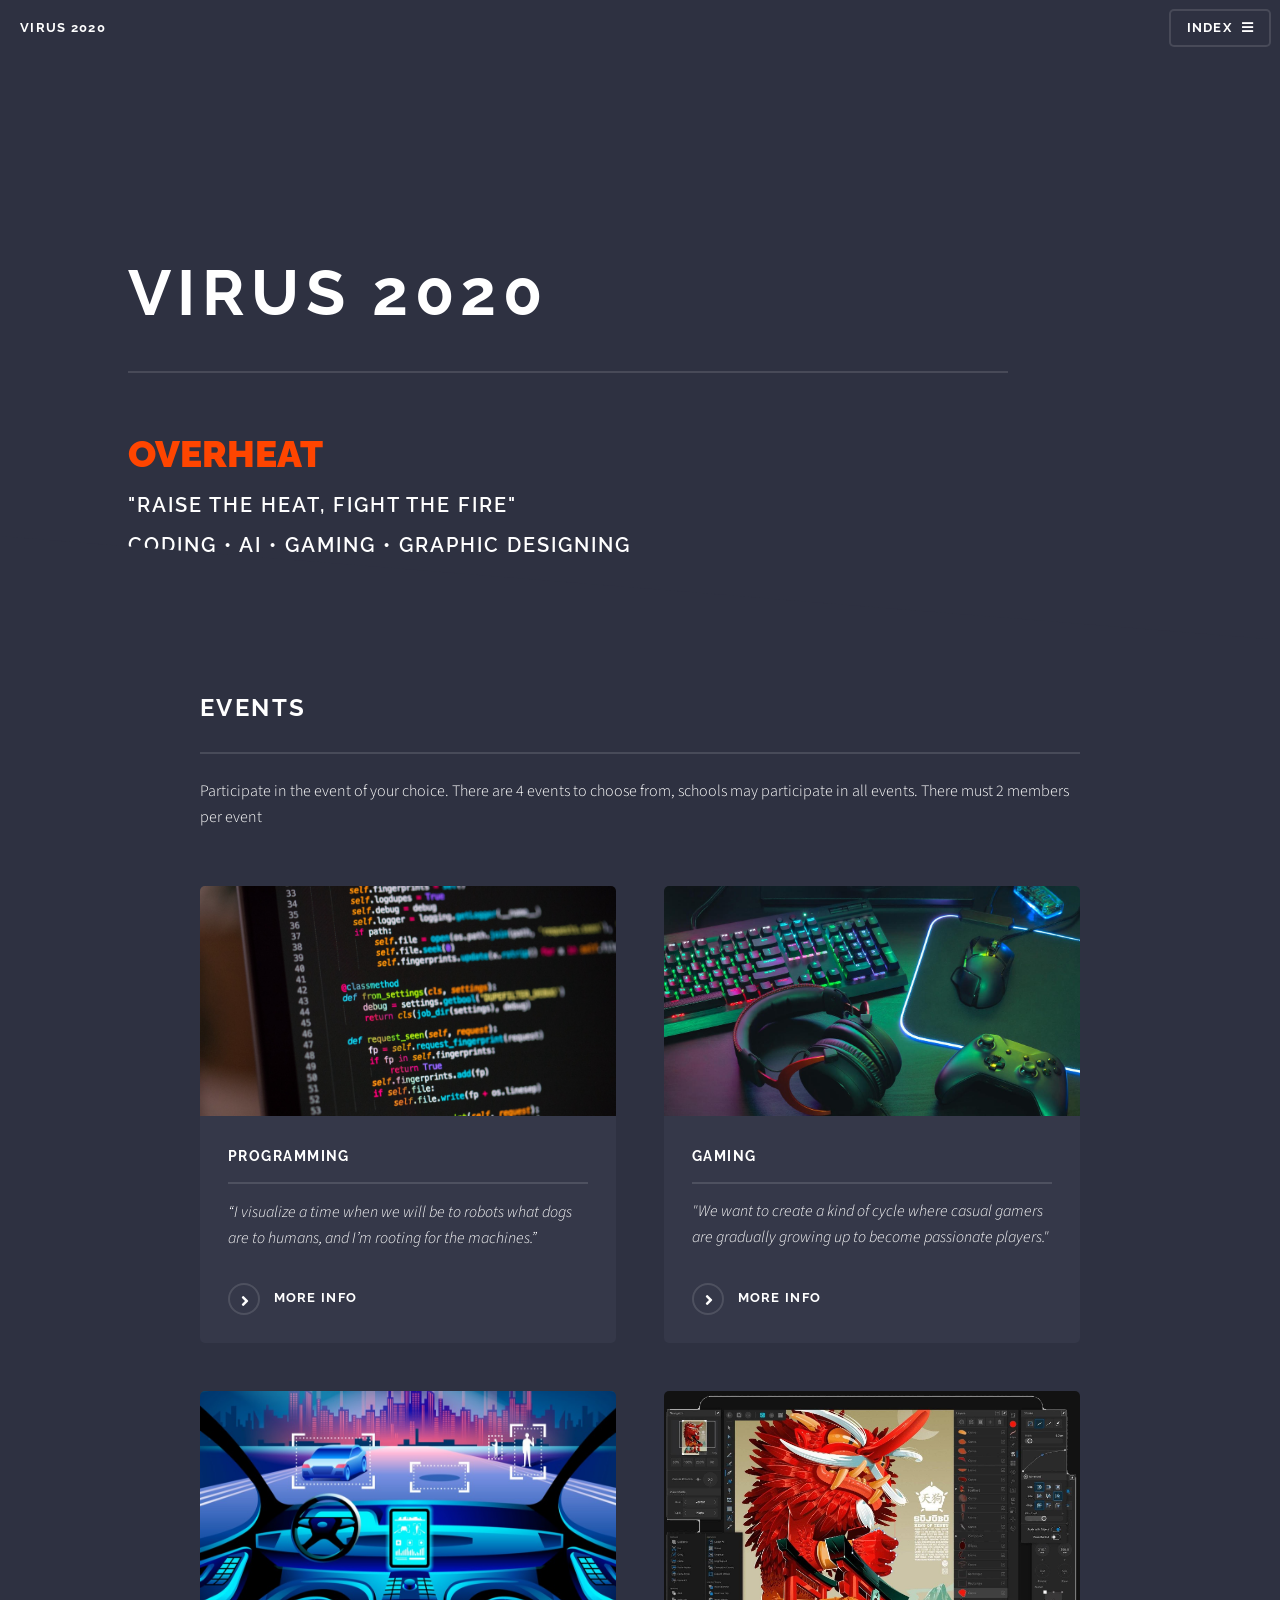
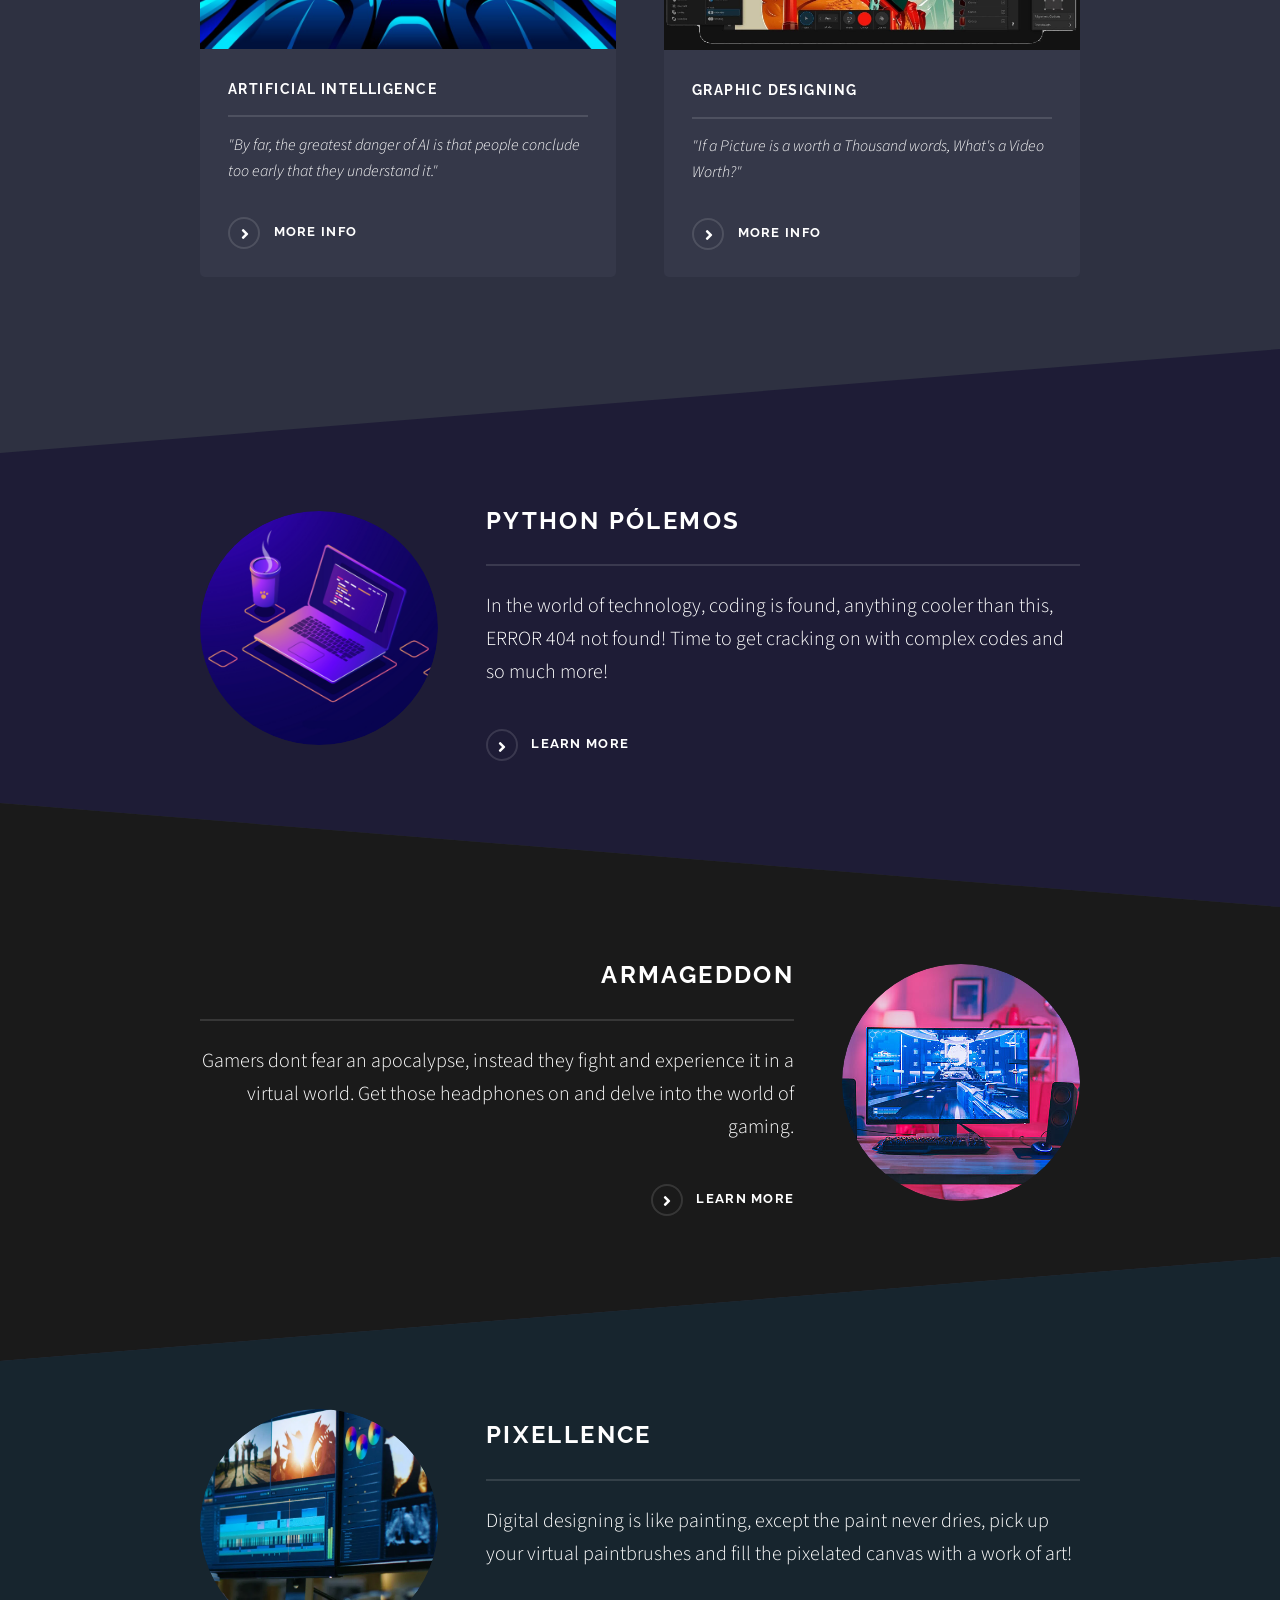
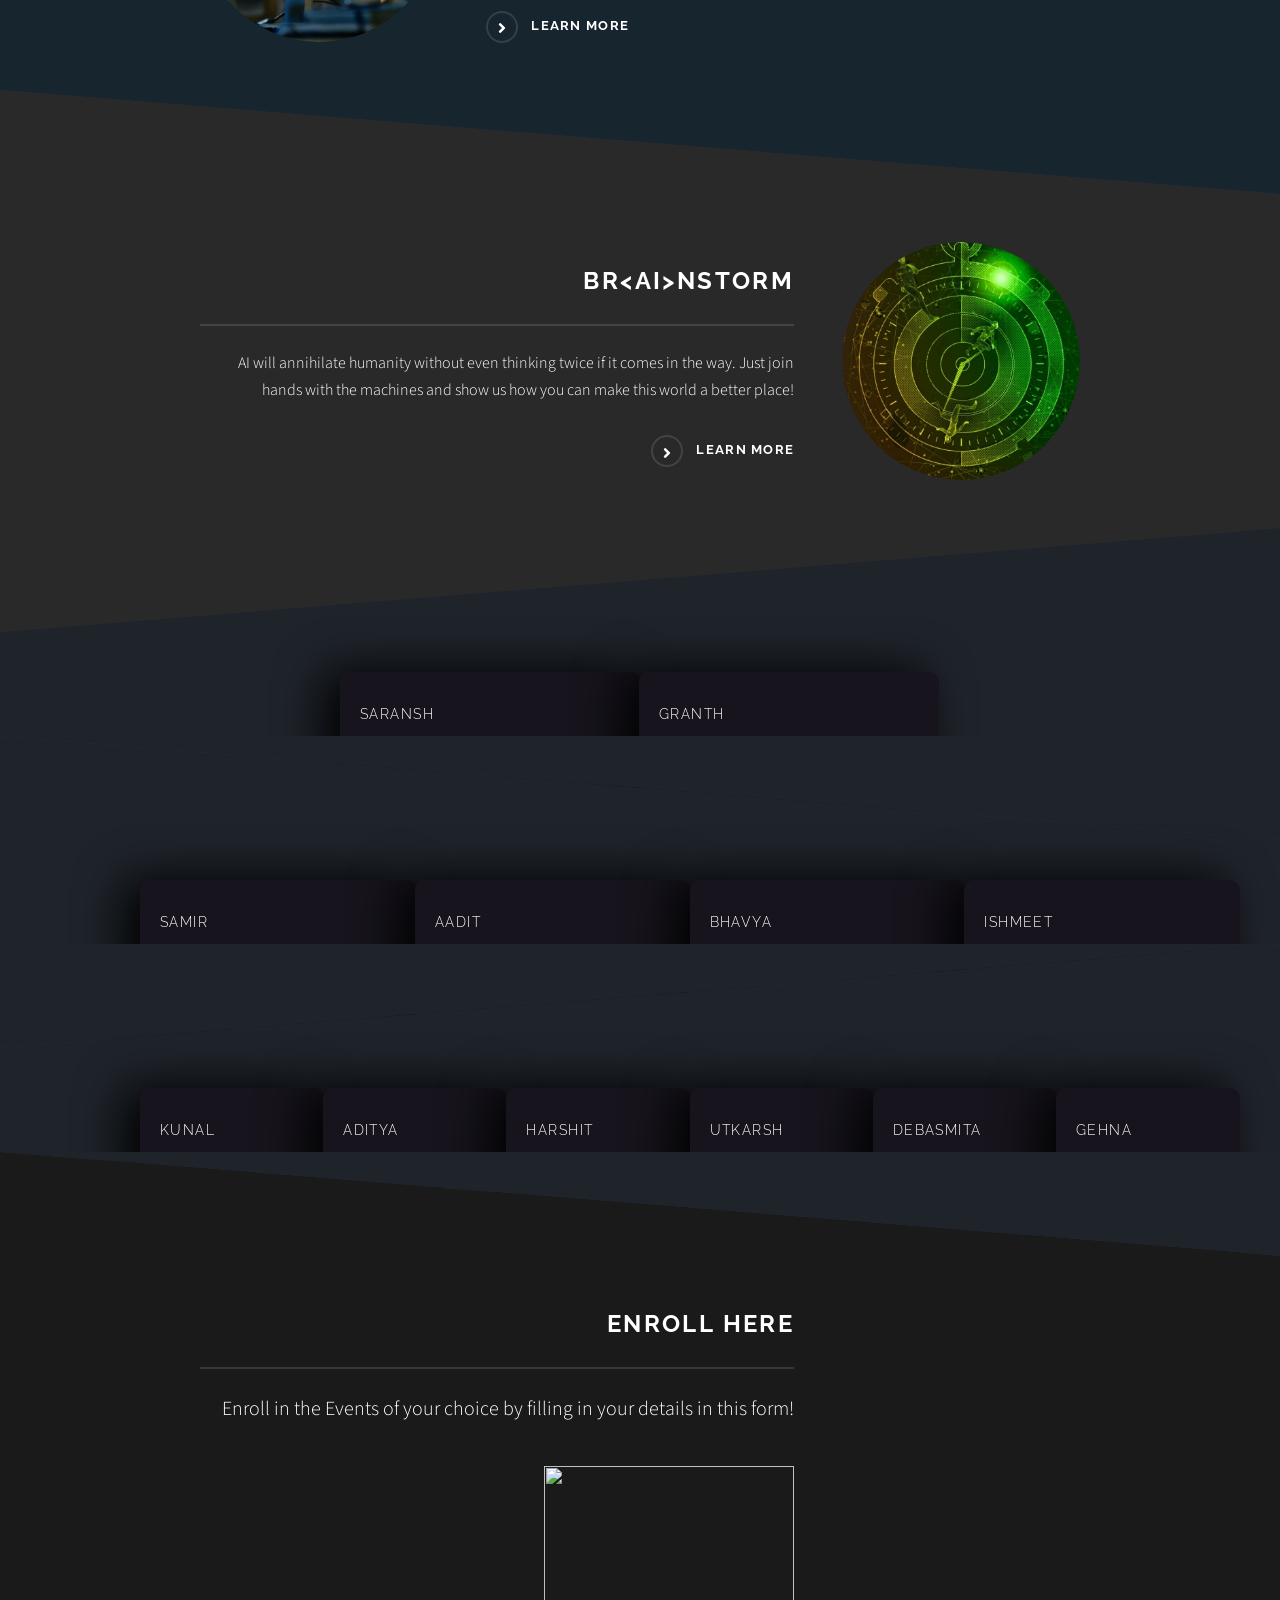
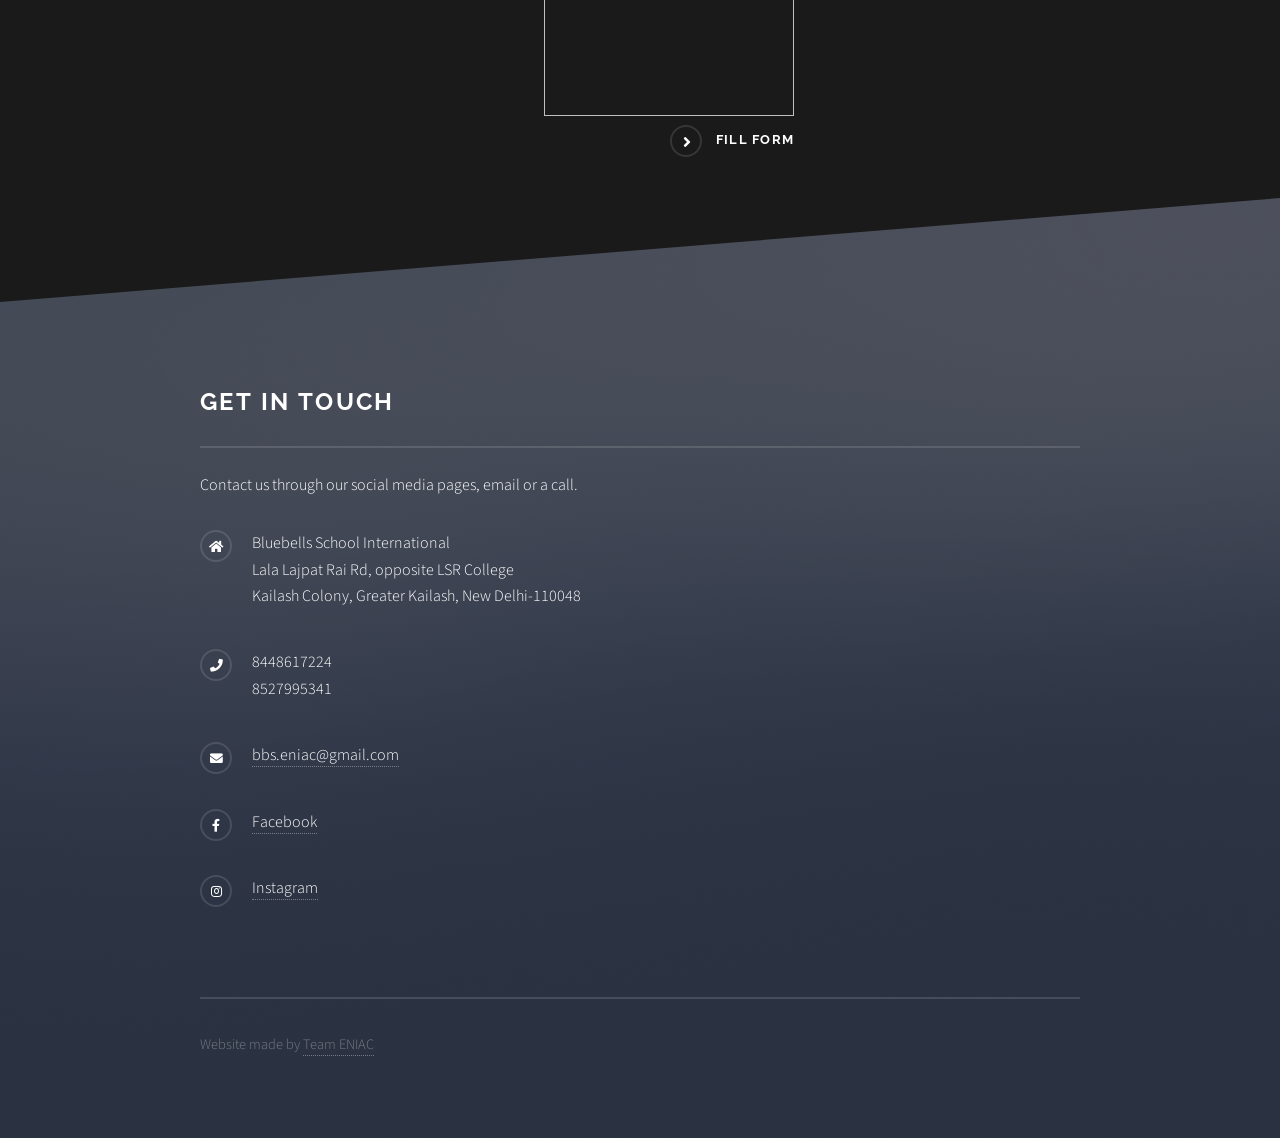
==== index.html @ 20bcbbda "Add files via upload" ====
<!DOCTYPE HTML>
<!--
	Solid State by HTML5 UP
	html5up.net | @ajlkn
	Free for personal and commercial use under the CCA 3.0 license (html5up.net/license)
-->
<html>
	<head>
		<title>VIRUS 2020</title>
		<meta charset="utf-8" />
		<meta name="viewport" content="width=device-width, initial-scale=1, user-scalable=no" />
		<link rel="stylesheet" href="assets/css/main.css" />
		<noscript><link rel="stylesheet" href="assets/css/noscript.css" /></noscript>
	</head>
	<body class="is-preload">

		<!-- Page Wrapper -->
			<div id="page-wrapper">

				<!-- Header -->
					<header id="header" class="alt">
						<h1><a href="index.html">VIRUS 2020</a></h1>
						<nav>
							<a href="#menu">INDEX</a>
						</nav>
					</header>

				<!-- Menu -->
					<nav id="menu">
						<div class="inner">
							<h2>Index</h2>
							<ul class="links">
								<li><a href="programming/index.html">PYTHON PÓLEMOS</a></li>
								<li><a href="gaming/index.html">ARMAGEDDON</a></li>
								<li><a href="graphic/index.html">PIXELLENCE</a></li>
								<li><a href="ai/index.html">BR&ltAI&gtnSTROM</a></li>
							</ul>
							<a href="#" class="close">Close</a>
						</div>
					</nav>

				<!-- Banner -->
				<!-- <img href class="eniac-logo" src="https://cdn.discordapp.com/attachments/763767615042224149/766710054661259294/New_Project_8.png">  -->
					<section id="banner">
						
						<div class="inner">
							<!-- 	 -->
							<!-- <img class="eniac-logo" src="https://cdn.discordapp.com/attachments/738639853117505568/766702059784765500/Logo.png"> -->								
							<h2>Virus 2020</h2>
							<span>OVERHEAT</span>
							<p><b>"Raise the heat, fight the fire"</b><br>Coding • AI • Gaming • Graphic Designing</p>
						</div>
						
					</section>

				<!-- Wrapper -->
					<section id="wrapper">
						<!-- Four -->
						<section id="four" class="wrapper alt style1">
							<div class="inner">
								<h2 class="major">Events</h2>
								<p>Participate in the event of your choice. There are 4 events to choose from, schools may participate in all events. There must 2 members per event</p>
								<section class="features">
									<article>
										<a href="#" class="image"><img src="images/pic04.jpg" alt="" /></a>
										<h3 class="major">programming</h3>
										<p><i>“I visualize a time when we will be to robots what dogs are to humans, and I’m rooting for the machines.”</i></p>
										<a href="#one" class="special">More info</a>
									</article>
									<article>
										<a href="#" class="image"><img src="images/pic05.jpg" alt="" /></a>
										<h3 class="major">gaming</h3>
										<p><i>"We want to create a kind of cycle where casual gamers are gradually growing up to become passionate players."</i></p>
										<a href="#two" class="special">More info</a>
									</article>
									<article>
										<a href="#" class="image"><img src="images/pic06.jpg" alt="" /></a>
										<h3 class="major">Artificial Intelligence</h3>
										<p><i>"By far, the greatest danger of AI is that people conclude too early that they understand it."</i></p>
										<a href="#four1" class="special">More info</a>
									</article>
									<article>
										<a href="#" class="image"><img src="images/pic07.jpg" alt="" /></a>
										<h3 class="major">Graphic Designing</h3>
										<p><i>"If a Picture is a worth a Thousand words, What's a Video Worth?"</i></p>
										<a href="#three" class="special">More info</a>
									</article>
								</section>
								<!-- <ul class="actions">
									<!-- <li><a href="#" class="button">Browse All</a></li>
								</ul> -->
							</div>
						</section>
						<!-- One -->
							<section id="one" class="wrapper spotlight style6">
								<div class="inner">
									<a href="#" class="image"><img src="images/pic01.jpg" alt="" /></a>
									<div class="content">
										<h2 class="major">Python Pólemos</h2>
										<p class="special-cards">In the world of technology, coding is found, anything cooler than this, ERROR 404 not found! Time to get cracking on with complex codes and so much more!</p>
										<a href="programming/index.html" class="special">Learn more</a>
									</div>
								</div>
							</section>

						<!-- Two -->
							<section id="two" class="wrapper alt spotlight style2">
								<div class="inner">
									<a href="#" class="image"><img src="images/pic02.jpg" alt="" /></a>
									<div class="content">
										<h2 class="major">Armageddon</h2>
										<p  class="special-cards">Gamers dont fear an apocalypse, instead they fight and experience it in a virtual world. Get those headphones on and delve into the world of gaming.</p>
										<a href="gaming/index.html" class="special">Learn more</a>
									</div>
								</div>
							</section>

						<!-- Three -->
							<section id="three" class="wrapper spotlight style3">
								<div class="inner">
									<a href="#" class="image"><img src="images/pic09.jpg" alt="" /></a>
									<div class="content">
										<h2 class="major">Pixellence</h2>
										<p  class="special-cards">Digital designing is like painting, except the paint never dries, pick up your virtual paintbrushes and fill the pixelated canvas with a work of art! 
										</p>
										<a href="graphic/index.html" class="special">Learn more</a>
									</div>
								</div>
							</section>
						<!-- Four -->
						<!-- Two -->
						<section id="four1" class="wrapper alt spotlight style4">
							<div class="inner">
								<a href="#" class="image"><img src="images/pic03.jpg" alt="" /></a>
								<div class="content">
									<h2 class="major">Br&ltAI&gtnstorm</h2>
									<p>AI will annihilate humanity without even thinking twice if it comes in the way. Just join hands with the machines and show us how you can make this world a better place!</p>
									<a href="ai/index.html" class="special">Learn more</a>
								</div>
							</div>
						</section>
						<section id="x" class="wrapper spotlight style5">
							<div class="inner">
								<a href="#" class="image"><img src="https://media.discordapp.net/attachments/763767615042224149/767361530311213066/unknown.png?width=165&height=163" alt="" /></a>
								<div class="content">
									<p  class="special-cards">
									</p>
									<div class="container2">
										<div class="card">
										  <h3 class="title">Saransh</h3>
										  <h4 class="eniac-title">President</h4>
										  <div class="bar">
											<div class="emptybar"></div>
											<div class="filledbar"></div>
										  </div>
										  <div class="image-cropper">
										  <img class="eniac-portrait" src="https://media.discordapp.net/attachments/767337073656594458/768145525849063444/unknown.png?width=219&height=210">
										  </div>
										</div>
										<div class="card">
										  <h3 class="title">Granth</h3>
										  <h4 class="eniac-title">Vice President</h4>
										  <div class="bar">
											<div class="emptybar"></div>
											<div class="filledbar"></div>
										  </div>
										  <img class="eniac-portrait" src="https://media.discordapp.net/attachments/767337073656594458/768178654039506984/unknown.png?width=230&height=230">
										</div>
										<!-- <div class="card">
										  <h3 class="title" id="samir">Samir</h3>
										  <h4 class="eniac-title">Coding Head</h4>
										  <div class="bar">
											<div class="emptybar"></div>
											<div class="filledbar"></div>
										  </div>
										  <img class="eniac-portrait" src="[data-uri]">
										</div>
										<div class="card">
										  <h3 class="title">Aadit</h3>
										  <h4 class="eniac-title">Coding Team</h4>
										  <div class="bar">
											<div class="emptybar"></div>
											<div class="filledbar"></div>
										  </div>
										  <img class="eniac-portrait" src="https://media.discordapp.net/attachments/767337073656594458/768180020605747251/unknown.png?width=384&height=386">
										</div>
										<div class="card">
											<h3 class="title">Bhavya</h3>
											<h4 class="eniac-title">AI Head</h4>
											<div class="bar">
											  <div class="emptybar"></div>
											  <div class="filledbar"></div>
											</div>
											<img class="eniac-portrait" src="https://cdn.discordapp.com/attachments/767337073656594458/767368703586730004/unknown.png">
										  </div>
										  <div class="card">
											<h3 class="title">Ishmeet</h3>
											<h4 class="eniac-title">AI Team</h4>
											<div class="bar">
											  <div class="emptybar"></div>
											  <div class="filledbar"></div>
											</div>
											<img class="eniac-portrait" src="https://cdn.discordapp.com/attachments/767337073656594458/768179430023495730/unknown.png">
										</div>
									 -->

									  </div>
								</div>
							</div>
						</section>
						<section id="x" class="wrapper alt spotlight style5">
							<div class="inner">
								<a href="#" class="image"><img src="https://media.discordapp.net/attachments/763767615042224149/767361530311213066/unknown.png?width=165&height=163" alt="" /></a>
								<div class="content">
									<p  class="special-cards">
									</p>
									<div class="container">
										
										<div class="card">
										  <h3 class="title" id="samir">Samir</h3>
										  <h4 class="eniac-title">Coding Head</h4>
										  <div class="bar">
											<div class="emptybar"></div>
											<div class="filledbar"></div>
										  </div>
										  <img class="eniac-portrait" src="https://cdn.discordapp.com/attachments/765256584384741426/768432355282386964/unknown.png"> 
										</div> 
										<div class="card">
										  <h3 class="title">Aadit</h3>
										  <h4 class="eniac-title">Coding Team</h4>
										  <div class="bar">
											<div class="emptybar"></div>
											<div class="filledbar"></div>
										  </div>
										  <img class="eniac-portrait" src="https://media.discordapp.net/attachments/767337073656594458/768180020605747251/unknown.png?width=384&height=386">
										</div>
										<div class="card">
											<h3 class="title">Bhavya</h3>
											<h4 class="eniac-title">AI Head</h4>
											<div class="bar">
											  <div class="emptybar"></div>
											  <div class="filledbar"></div>
											</div>
											<img class="eniac-portrait" src="https://cdn.discordapp.com/attachments/767337073656594458/767368703586730004/unknown.png">
										  </div>
										  <div class="card">
											<h3 class="title">Ishmeet</h3>
											<h4 class="eniac-title">AI Team</h4>
											<div class="bar">
											  <div class="emptybar"></div>
											  <div class="filledbar"></div>
											</div>
											<img class="eniac-portrait" src="https://cdn.discordapp.com/attachments/767337073656594458/768179430023495730/unknown.png">
										</div>
									

									  </div>
								</div>
							</div>
						</section>
						<section id="y" class="wrapper spotlight style5">
							<div class="inner">
								<a href="#" class="image"><img src="https://media.discordapp.net/attachments/763767615042224149/767361530311213066/unknown.png?width=165&height=163" alt="" /></a>
								<div class="content">
									<p  class="special-cards">
									</p>
									<div class="container">
										<div class="card">
										  <h3 class="title">Kunal</h3>
										  <h4 class="eniac-title">Gaming Head</h4>
										  <div class="bar">
											<div class="emptybar"></div>
											<div class="filledbar"></div>
										  </div>
										  <div class="image-cropper">
										  <img class="eniac-portrait" src="https://media.discordapp.net/attachments/767337073656594458/767370625131610113/unknown.png?width=345&height=344">
										  </div>
										</div>
										<div class="card">
										  <h3 class="title">Aditya</h3>
										  <h4 class="eniac-title">Gaming Head</h4>
										  <div class="bar">
											<div class="emptybar"></div>
											<div class="filledbar"></div>
										  </div>
										  <img class="eniac-portrait" src="https://media.discordapp.net/attachments/739058245632655420/767374414186414110/unknown.png?width=446&height=447">
										</div>
										<div class="card">
										  <h3 class="title">Harshit</h3>
										  <h4 class="eniac-title">Multimedia Head</h4>
										  <div class="bar">
											<div class="emptybar"></div>
											<div class="filledbar"></div>
										  </div>
										  <img class="eniac-portrait" src="https://media.discordapp.net/attachments/767337073656594458/767371433054830612/unknown.png?width=252&height=256">
										</div>
										<div class="card">
										  <h3 class="title">Utkarsh</h3>
										  <h4 class="eniac-title">Multimedia Head</h4>
										  <div class="bar">
											<div class="emptybar"></div>
											<div class="filledbar"></div>
										  </div>
										  <img class="eniac-portrait" src="https://media.discordapp.net/attachments/767337073656594458/767337488678780969/unknown.png?width=279&height=274">
										</div>
										
										<div class="card">
										<h3 class="title">Debasmita</h3>
										<h4 class="eniac-title">Creative Head</h4>
										<div class="bar">
											<div class="emptybar"></div>
											<div class="filledbar"></div>
										</div>
										<img class="eniac-portrait" src="https://media.discordapp.net/attachments/767337073656594458/767372257974288425/unknown.png?width=273&height=267">
										</div>
										<div class="card">
											<h3 class="title">Gehna</h3>
											<h4 class="eniac-title">Creative Head</h4>
											<div class="bar">
											  <div class="emptybar"></div>
											  <div class="filledbar"></div>
											</div>
											<img class="eniac-portrait" src="https://media.discordapp.net/attachments/767337073656594458/767371977689923584/unknown.png?width=500&height=494">
										  </div>
								</div>
							</div>
						</section>
						<section id="gform" class="wrapper alt spotlight style2">
							<div class="inner">
								<a href="#" class="image"><img src="https://media.discordapp.net/attachments/764341524384448512/767827345888641054/Forms.png?width=671&height=671" alt="" /></a>
								<div class="content">
									<h2 class="major">Enroll Here</h2>
									<p  class="special-cards">Enroll in the Events of your choice by filling in your details in this form!</p>
									<img height="250px" width="250px" src="https://cdn.discordapp.com/attachments/766965125982322698/768339353696993310/image0.png">
									<a  href="https://forms.microsoft.com/Pages/ResponsePage.aspx?id=y0cXWPX0s0mu7LqtFZ_GTLHHuCWpBSRMhjW56MhPFiNURTFQNkFCQ1lOQlVXNktTQ1ZaSFRWMjBNQS4u&qrcode=true" class="special" target="_blank">Fill Form</a>


								</div>
							</div>
						</section>

					</section>

				<!-- Footer -->
					<section id="footer">
						<div class="foot-contain"> 
						<div class="inner">
							<h2 class="major">Get in touch</h2>
							<p>Contact us through our social media pages, email or a call.</p>
							<!-- <form method="post" action="#">
								<div class="fields">
									<div class="field">
										<label for="name">Name</label>
										<input type="text" name="name" id="name" />
									</div>
									<div class="field">
										<label for="email">Email</label>
										<input type="email" name="email" id="email" />
									</div>
									<div class="field">
										<label for="message">Message</label>
										<textarea name="message" id="message" rows="4"></textarea>
									</div>
								</div>
								<ul class="actions">
									<li><input type="submit" value="Send Message" /></li>
								</ul>
							</form> -->
							<ul class="contact">
								<li class="icon solid fa-home">
									Bluebells School International<br />
									Lala Lajpat Rai Rd, opposite LSR College<br />
									Kailash Colony, Greater Kailash, New Delhi-110048
								</li>
								<li class="icon solid fa-phone">8448617224 <br>
									8527995341</li>
								<li class="icon solid fa-envelope"><a href="mailto:bbs.eniac@gmail.com?subject = Feedback&body = Message">bbs.eniac@gmail.com</a></li>
								<li class="icon brands fa-facebook-f"><a href="https://www.facebook.com/Eniacbbs/">Facebook</a></li>
								<li class="icon brands fa-instagram"><a href="https://www.instagram.com/bbseniac/">Instagram</a></li>
							</ul>
							<ul class="copyright">
								<li id="samir-credit">Website made by <a href="#samir">Team ENIAC</a></li>
							</ul>
						</div></div>
					</section>

			</div>

		<!-- Scripts -->
			<script src="particles.js"></script>
			<script src="app.js"></script>
			<script src="assets/js/jquery.min.js"></script>
			<script src="assets/js/jquery.scrollex.min.js"></script>
			<script src="assets/js/browser.min.js"></script>
			<script src="assets/js/breakpoints.min.js"></script>
			<script src="assets/js/util.js"></script>
			<script src="assets/js/main.js"></script>

	</body>
</html>
---- assets/css/main.css ----
@import url(fontawesome-all.min.css);
@import url("https://fonts.googleapis.com/css?family=Raleway:200,700|Source+Sans+Pro:300,600,300italic,600italic");
.container {
	position: absolute;
	height: 300px;
	width: 1100px;
	top: 40px;
	left: calc(50% - 500px);
	display: flex;
  }
  .container2 {
	position: absolute;
	height: 300px;
	width: 1100px;
	top: 40px;
	left: calc(50% - 300px);
	display: flex;
  }
  .card {
	display: flex;
	height: 280px;
	width: 300px;
	background-color: #17141d;
	border-radius: 10px;
	box-shadow: -1rem 0 3rem #000;
    /* margin-left: -50px; */
	transition: 0.4s ease-out;
	position: relative;
	left: 0px;
  }
  
  .card:not(:first-child) {
	  margin-left: -1px;
  }
  
  .card:hover {
	transform: translateY(-20px);
	transition: 0.4s ease-out;
  }
  
  .card:hover ~ .card {
	position: relative;
	left: 50px;
	transition: 0.4s ease-out;
  }
  
  .title {
	color: white;
	font-weight: 300;
	position: absolute;
	left: 20px;
	top: 30px;
	text-align: left;
  }
  .eniac-title {
	color:grey;
	top: 60px;
	left: 20px;
	font-weight: 300;
	position: absolute;
	text-align: left;
  }
  .eniac-portrait {
	position: absolute;
	top: 130px;
	left: 25px;
	height: 130px;
	width: 135px;
	border-radius: 50%;
  /*   border: 5px solid white; */
  }
  
  .bar {
	position: absolute;
	top: 100px;
	left: 20px;
	height: 5px;
	width: 150px;
  }
  
  .emptybar {
	background-color: #2e3033;
	width: 100%;
	height: 100%;
  }
  
  .filledbar {
	position: absolute;
	top: 0px;
	z-index: 3;
	width: 0px;
	height: 100%;
	background: rgb(0,154,217);
	background: linear-gradient(90deg, rgba(0,154,217,1) 0%, rgba(217,147,0,1) 65%, rgba(255,186,0,1) 100%);
	transition: 0.6s ease-out;
  }
  
  .card:hover .filledbar {
	width: 120px;
	transition: 0.4s ease-out;
  }
/*
	Solid State by HTML5 UP
	html5up.net | @ajlkn
	Free for personal and commercial use under the CCA 3.0 license (html5up.net/license)
*/

html, body, div, span, applet, object,
iframe, h1, h2, h3, h4, h5, h6, p, blockquote,
pre, a, abbr, acronym, address, big, cite,
code, del, dfn, em, img, ins, kbd, q, s, samp,
small, strike, strong, sub, sup, tt, var, b,
u, i, center, dl, dt, dd, ol, ul, li, fieldset,
form, label, legend, table, caption, tbody,
tfoot, thead, tr, th, td, article, aside,
canvas, details, embed, figure, figcaption,
footer, header, hgroup, menu, nav, output, ruby,
section, summary, time, mark, audio, video {
	scroll-behavior: smooth;
	margin: 0;
	padding: 0;
	border: 0;
	font-size: 100%;
	font: inherit;
	vertical-align: baseline;}


article, aside, details, figcaption, figure,
footer, header, hgroup, menu, nav, section {
	display: block;}

body {
	line-height: 1;
}

ol, ul {
	list-style: none;
}

blockquote, q {
	quotes: none;
}

	blockquote:before, blockquote:after, q:before, q:after {
		content: '';
		content: none;
	}

table {
	border-collapse: collapse;
	border-spacing: 0;
}

body {
	-webkit-text-size-adjust: none;
}

mark {
	background-color: transparent;
	color: inherit;
}

input::-moz-focus-inner {
	border: 0;
	padding: 0;
}

input, select, textarea {
	-moz-appearance: none;
	-webkit-appearance: none;
	-ms-appearance: none;
	appearance: none;
}

/* Custom */
	.special-cards {
		font-size: 1.25em;
	}
	.eniac-logo {
		height: 10em;
		width: 10em;
		display: inline-block;
		/* position: sticky; */
		position: fixed;
		margin-left: 86%;
		margin-top: 40%;
		z-index: 3;
		transition: transform .2s;
		/* top: 0; */
	}
	.eniac-logo:hover {
		transform: scale(1.4);

	}

/* Basic */

	@-ms-viewport {
		width: device-width;
	}

	body {
		-ms-overflow-style: scrollbar;
	}

	@media screen and (max-width: 480px) {

		html, body {
			min-width: 320px;
		}

	}

	html {
		box-sizing: border-box;
	}

	*, *:before, *:after {
		box-sizing: inherit;
	}

	body {
		background-color: #2e3141;
		background-image: url('../../images/gVbkT.gif');
		/* background-color: black; */
		background-repeat: no-repeat;

		background-size: cover;
		background-attachment: fixed,
 fixed;
		background-position: center,
 center;
	}

		body.is-preload *, body.is-preload *:before, body.is-preload *:after {
			-moz-animation: none !important;
			-webkit-animation: none !important;
			-ms-animation: none !important;
			animation: none !important;
			-moz-transition: none !important;
			-webkit-transition: none !important;
			-ms-transition: none !important;
			transition: none !important;
		}

/* Type */

	body, input, select, textarea {
		color: #ffffff;
		font-family: "Source Sans Pro", Helvetica, sans-serif;
		font-size: 16.5pt;
		font-weight: 300;
		line-height: 1.65;
	}

		@media screen and (max-width: 1680px) {

			body, input, select, textarea {
				font-size: 13pt;
			}

		}

		@media screen and (max-width: 1280px) {

			body, input, select, textarea {
				font-size: 12pt;
			}

		}

		@media screen and (max-width: 980px) {

			body, input, select, textarea {
				font-size: 12pt;
			}

		}

		@media screen and (max-width: 736px) {

			body, input, select, textarea {
				font-size: 12pt;
			}

		}

		@media screen and (max-width: 480px) {

			body, input, select, textarea {
				font-size: 12pt;
			}

		}

	a {
		-moz-transition: color 0.2s ease-in-out, border-bottom-color 0.2s ease-in-out;
		-webkit-transition: color 0.2s ease-in-out, border-bottom-color 0.2s ease-in-out;
		-ms-transition: color 0.2s ease-in-out, border-bottom-color 0.2s ease-in-out;
		transition: color 0.2s ease-in-out, border-bottom-color 0.2s ease-in-out;
		border-bottom: dotted 1px rgba(255, 255, 255, 0.35);
		color: #ffffff;
		text-decoration: none;
	}

		a:hover {
			border-bottom-color: transparent;
			color: #ffffff !important;
		}

		a.special:not(.button) {
			text-decoration: none;
			border-bottom: 0;
			display: block;
			font-family: Raleway, Helvetica, sans-serif;
			font-size: 0.8em;
			font-weight: 700;
			letter-spacing: 0.1em;
			margin: 0 0 2em 0;
			text-transform: uppercase;
		}

			a.special:not(.button):before {
				-moz-osx-font-smoothing: grayscale;
				-webkit-font-smoothing: antialiased;
				display: inline-block;
				font-style: normal;
				font-variant: normal;
				text-rendering: auto;
				line-height: 1;
				text-transform: none !important;
				font-family: 'Font Awesome 5 Free';
				font-weight: 900;
			}

			a.special:not(.button):before {
				-moz-transition: background-color 0.2s ease-in-out;
				-webkit-transition: background-color 0.2s ease-in-out;
				-ms-transition: background-color 0.2s ease-in-out;
				transition: background-color 0.2s ease-in-out;
				border-radius: 100%;
				border: solid 2px rgba(255, 255, 255, 0.125);
				content: '\f105';
				display: inline-block;
				font-size: 1.25em;
				height: 2em;
				line-height: 1.75em;
				margin-right: 0.85em;
				text-align: center;
				text-indent: 0.15em;
				vertical-align: middle;
				width: 2em;
				padding-top: 0.3%;
			}

			a.special:not(.button):hover:before {
				background-color: rgba(255, 255, 255, 0.025);
			}

			a.special:not(.button):active:before {
				background-color: rgba(255, 255, 255, 0.075);
			}

	strong, b {
		color: #ffffff;
		font-weight: 600;
	}

	em, i {
		font-style: italic;
	}

	p {
		margin: 0 0 2em 0;
	}

	h1, h2, h3, h4, h5, h6 {
		color: #ffffff;
		font-family: Raleway, Helvetica, sans-serif;
		font-weight: 700;
		letter-spacing: 0.1em;
		margin: 0 0 1em 0;
		text-transform: uppercase;
	}

		h1 a, h2 a, h3 a, h4 a, h5 a, h6 a {
			color: inherit;
			text-decoration: none;
			border-bottom: 0;
		}

		h1 span, h2 span, h3 span, h4 span, h5 span, h6 span {
			font-weight: 200;
		}

		h1.major, h2.major, h3.major, h4.major, h5.major, h6.major {
			padding-bottom: 1em;
			border-bottom: solid 2px rgba(255, 255, 255, 0.125);
		}

	h2 {
		font-size: 1.5em;
	}

	h3 {
		font-size: 0.9em;
	}

	h4 {
		font-size: 0.7em;
	}

	h5 {
		font-size: 0.7em;
	}

	h6 {
		font-size: 0.7em;
	}

	@media screen and (max-width: 736px) {

		h2 {
			font-size: 1em;
		}

		h3 {
			font-size: 0.8em;
		}

	}

	sub {
		font-size: 0.8em;
		position: relative;
		top: 0.5em;
	}

	sup {
		font-size: 0.8em;
		position: relative;
		top: -0.5em;
	}

	blockquote {
		border-left: solid 4px rgba(255, 255, 255, 0.125);
		font-style: italic;
		margin: 0 0 2em 0;
		padding: 0.5em 0 0.5em 2em;
	}

	code {
		background: rgba(255, 255, 255, 0.025);
		border-radius: 5px;
		border: solid 2px rgba(255, 255, 255, 0.125);
		font-family: "Courier New", monospace;
		font-size: 0.9em;
		margin: 0 0.25em;
		padding: 0.25em 0.65em;
	}

	pre {
		-webkit-overflow-scrolling: touch;
		font-family: "Courier New", monospace;
		font-size: 0.9em;
		margin: 0 0 2em 0;
	}

		pre code {
			display: block;
			line-height: 1.75em;
			padding: 1em 1.5em;
			overflow-x: auto;
		}

	hr {
		border: 0;
		border-bottom: solid 2px rgba(255, 255, 255, 0.125);
		margin: 2.5em 0;
	}

		hr.major {
			margin: 4em 0;
		}

	.align-left {
		text-align: left;
	}

	.align-center {
		text-align: center;
	}

	.align-right {
		text-align: right;
	}

/* Row */

	.row {
		display: flex;
		flex-wrap: wrap;
		box-sizing: border-box;
		align-items: stretch;
	}

		.row > * {
			box-sizing: border-box;
		}

		.row.gtr-uniform > * > :last-child {
			margin-bottom: 0;
		}

		.row.aln-left {
			justify-content: flex-start;
		}

		.row.aln-center {
			justify-content: center;
		}

		.row.aln-right {
			justify-content: flex-end;
		}

		.row.aln-top {
			align-items: flex-start;
		}

		.row.aln-middle {
			align-items: center;
		}

		.row.aln-bottom {
			align-items: flex-end;
		}

		.row > .imp {
			order: -1;
		}

		.row > .col-1 {
			width: 8.33333%;
		}

		.row > .off-1 {
			margin-left: 8.33333%;
		}

		.row > .col-2 {
			width: 16.66667%;
		}

		.row > .off-2 {
			margin-left: 16.66667%;
		}

		.row > .col-3 {
			width: 25%;
		}

		.row > .off-3 {
			margin-left: 25%;
		}

		.row > .col-4 {
			width: 33.33333%;
		}

		.row > .off-4 {
			margin-left: 33.33333%;
		}

		.row > .col-5 {
			width: 41.66667%;
		}

		.row > .off-5 {
			margin-left: 41.66667%;
		}

		.row > .col-6 {
			width: 50%;
		}

		.row > .off-6 {
			margin-left: 50%;
		}

		.row > .col-7 {
			width: 58.33333%;
		}

		.row > .off-7 {
			margin-left: 58.33333%;
		}

		.row > .col-8 {
			width: 66.66667%;
		}

		.row > .off-8 {
			margin-left: 66.66667%;
		}

		.row > .col-9 {
			width: 75%;
		}

		.row > .off-9 {
			margin-left: 75%;
		}

		.row > .col-10 {
			width: 83.33333%;
		}

		.row > .off-10 {
			margin-left: 83.33333%;
		}

		.row > .col-11 {
			width: 91.66667%;
		}

		.row > .off-11 {
			margin-left: 91.66667%;
		}

		.row > .col-12 {
			width: 100%;
		}

		.row > .off-12 {
			margin-left: 100%;
		}

		.row.gtr-0 {
			margin-top: 0;
			margin-left: 0em;
		}

			.row.gtr-0 > * {
				padding: 0 0 0 0em;
			}

			.row.gtr-0.gtr-uniform {
				margin-top: 0em;
			}

				.row.gtr-0.gtr-uniform > * {
					padding-top: 0em;
				}

		.row.gtr-25 {
			margin-top: 0;
			margin-left: -0.4375em;
		}

			.row.gtr-25 > * {
				padding: 0 0 0 0.4375em;
			}

			.row.gtr-25.gtr-uniform {
				margin-top: -0.4375em;
			}

				.row.gtr-25.gtr-uniform > * {
					padding-top: 0.4375em;
				}

		.row.gtr-50 {
			margin-top: 0;
			margin-left: -0.875em;
		}

			.row.gtr-50 > * {
				padding: 0 0 0 0.875em;
			}

			.row.gtr-50.gtr-uniform {
				margin-top: -0.875em;
			}

				.row.gtr-50.gtr-uniform > * {
					padding-top: 0.875em;
				}

		.row {
			margin-top: 0;
			margin-left: -1.75em;
		}

			.row > * {
				padding: 0 0 0 1.75em;
			}

			.row.gtr-uniform {
				margin-top: -1.75em;
			}

				.row.gtr-uniform > * {
					padding-top: 1.75em;
				}

		.row.gtr-150 {
			margin-top: 0;
			margin-left: -2.625em;
		}

			.row.gtr-150 > * {
				padding: 0 0 0 2.625em;
			}

			.row.gtr-150.gtr-uniform {
				margin-top: -2.625em;
			}

				.row.gtr-150.gtr-uniform > * {
					padding-top: 2.625em;
				}

		.row.gtr-200 {
			margin-top: 0;
			margin-left: -3.5em;
		}

			.row.gtr-200 > * {
				padding: 0 0 0 3.5em;
			}

			.row.gtr-200.gtr-uniform {
				margin-top: -3.5em;
			}

				.row.gtr-200.gtr-uniform > * {
					padding-top: 3.5em;
				}

		@media screen and (max-width: 1680px) {

			.row {
				display: flex;
				flex-wrap: wrap;
				box-sizing: border-box;
				align-items: stretch;
			}

				.row > * {
					box-sizing: border-box;
				}

				.row.gtr-uniform > * > :last-child {
					margin-bottom: 0;
				}

				.row.aln-left {
					justify-content: flex-start;
				}

				.row.aln-center {
					justify-content: center;
				}

				.row.aln-right {
					justify-content: flex-end;
				}

				.row.aln-top {
					align-items: flex-start;
				}

				.row.aln-middle {
					align-items: center;
				}

				.row.aln-bottom {
					align-items: flex-end;
				}

				.row > .imp-xlarge {
					order: -1;
				}

				.row > .col-1-xlarge {
					width: 8.33333%;
				}

				.row > .off-1-xlarge {
					margin-left: 8.33333%;
				}

				.row > .col-2-xlarge {
					width: 16.66667%;
				}

				.row > .off-2-xlarge {
					margin-left: 16.66667%;
				}

				.row > .col-3-xlarge {
					width: 25%;
				}

				.row > .off-3-xlarge {
					margin-left: 25%;
				}

				.row > .col-4-xlarge {
					width: 33.33333%;
				}

				.row > .off-4-xlarge {
					margin-left: 33.33333%;
				}

				.row > .col-5-xlarge {
					width: 41.66667%;
				}

				.row > .off-5-xlarge {
					margin-left: 41.66667%;
				}

				.row > .col-6-xlarge {
					width: 50%;
				}

				.row > .off-6-xlarge {
					margin-left: 50%;
				}

				.row > .col-7-xlarge {
					width: 58.33333%;
				}

				.row > .off-7-xlarge {
					margin-left: 58.33333%;
				}

				.row > .col-8-xlarge {
					width: 66.66667%;
				}

				.row > .off-8-xlarge {
					margin-left: 66.66667%;
				}

				.row > .col-9-xlarge {
					width: 75%;
				}

				.row > .off-9-xlarge {
					margin-left: 75%;
				}

				.row > .col-10-xlarge {
					width: 83.33333%;
				}

				.row > .off-10-xlarge {
					margin-left: 83.33333%;
				}

				.row > .col-11-xlarge {
					width: 91.66667%;
				}

				.row > .off-11-xlarge {
					margin-left: 91.66667%;
				}

				.row > .col-12-xlarge {
					width: 100%;
				}

				.row > .off-12-xlarge {
					margin-left: 100%;
				}

				.row.gtr-0 {
					margin-top: 0;
					margin-left: 0em;
				}

					.row.gtr-0 > * {
						padding: 0 0 0 0em;
					}

					.row.gtr-0.gtr-uniform {
						margin-top: 0em;
					}

						.row.gtr-0.gtr-uniform > * {
							padding-top: 0em;
						}

				.row.gtr-25 {
					margin-top: 0;
					margin-left: -0.4375em;
				}

					.row.gtr-25 > * {
						padding: 0 0 0 0.4375em;
					}

					.row.gtr-25.gtr-uniform {
						margin-top: -0.4375em;
					}

						.row.gtr-25.gtr-uniform > * {
							padding-top: 0.4375em;
						}

				.row.gtr-50 {
					margin-top: 0;
					margin-left: -0.875em;
				}

					.row.gtr-50 > * {
						padding: 0 0 0 0.875em;
					}

					.row.gtr-50.gtr-uniform {
						margin-top: -0.875em;
					}

						.row.gtr-50.gtr-uniform > * {
							padding-top: 0.875em;
						}

				.row {
					margin-top: 0;
					margin-left: -1.75em;
				}

					.row > * {
						padding: 0 0 0 1.75em;
					}

					.row.gtr-uniform {
						margin-top: -1.75em;
					}

						.row.gtr-uniform > * {
							padding-top: 1.75em;
						}

				.row.gtr-150 {
					margin-top: 0;
					margin-left: -2.625em;
				}

					.row.gtr-150 > * {
						padding: 0 0 0 2.625em;
					}

					.row.gtr-150.gtr-uniform {
						margin-top: -2.625em;
					}

						.row.gtr-150.gtr-uniform > * {
							padding-top: 2.625em;
						}

				.row.gtr-200 {
					margin-top: 0;
					margin-left: -3.5em;
				}

					.row.gtr-200 > * {
						padding: 0 0 0 3.5em;
					}

					.row.gtr-200.gtr-uniform {
						margin-top: -3.5em;
					}

						.row.gtr-200.gtr-uniform > * {
							padding-top: 3.5em;
						}

		}

		@media screen and (max-width: 1280px) {

			.row {
				display: flex;
				flex-wrap: wrap;
				box-sizing: border-box;
				align-items: stretch;
			}

				.row > * {
					box-sizing: border-box;
				}

				.row.gtr-uniform > * > :last-child {
					margin-bottom: 0;
				}

				.row.aln-left {
					justify-content: flex-start;
				}

				.row.aln-center {
					justify-content: center;
				}

				.row.aln-right {
					justify-content: flex-end;
				}

				.row.aln-top {
					align-items: flex-start;
				}

				.row.aln-middle {
					align-items: center;
				}

				.row.aln-bottom {
					align-items: flex-end;
				}

				.row > .imp-large {
					order: -1;
				}

				.row > .col-1-large {
					width: 8.33333%;
				}

				.row > .off-1-large {
					margin-left: 8.33333%;
				}

				.row > .col-2-large {
					width: 16.66667%;
				}

				.row > .off-2-large {
					margin-left: 16.66667%;
				}

				.row > .col-3-large {
					width: 25%;
				}

				.row > .off-3-large {
					margin-left: 25%;
				}

				.row > .col-4-large {
					width: 33.33333%;
				}

				.row > .off-4-large {
					margin-left: 33.33333%;
				}

				.row > .col-5-large {
					width: 41.66667%;
				}

				.row > .off-5-large {
					margin-left: 41.66667%;
				}

				.row > .col-6-large {
					width: 50%;
				}

				.row > .off-6-large {
					margin-left: 50%;
				}

				.row > .col-7-large {
					width: 58.33333%;
				}

				.row > .off-7-large {
					margin-left: 58.33333%;
				}

				.row > .col-8-large {
					width: 66.66667%;
				}

				.row > .off-8-large {
					margin-left: 66.66667%;
				}

				.row > .col-9-large {
					width: 75%;
				}

				.row > .off-9-large {
					margin-left: 75%;
				}

				.row > .col-10-large {
					width: 83.33333%;
				}

				.row > .off-10-large {
					margin-left: 83.33333%;
				}

				.row > .col-11-large {
					width: 91.66667%;
				}

				.row > .off-11-large {
					margin-left: 91.66667%;
				}

				.row > .col-12-large {
					width: 100%;
				}

				.row > .off-12-large {
					margin-left: 100%;
				}

				.row.gtr-0 {
					margin-top: 0;
					margin-left: 0em;
				}

					.row.gtr-0 > * {
						padding: 0 0 0 0em;
					}

					.row.gtr-0.gtr-uniform {
						margin-top: 0em;
					}

						.row.gtr-0.gtr-uniform > * {
							padding-top: 0em;
						}

				.row.gtr-25 {
					margin-top: 0;
					margin-left: -0.4375em;
				}

					.row.gtr-25 > * {
						padding: 0 0 0 0.4375em;
					}

					.row.gtr-25.gtr-uniform {
						margin-top: -0.4375em;
					}

						.row.gtr-25.gtr-uniform > * {
							padding-top: 0.4375em;
						}

				.row.gtr-50 {
					margin-top: 0;
					margin-left: -0.875em;
				}

					.row.gtr-50 > * {
						padding: 0 0 0 0.875em;
					}

					.row.gtr-50.gtr-uniform {
						margin-top: -0.875em;
					}

						.row.gtr-50.gtr-uniform > * {
							padding-top: 0.875em;
						}

				.row {
					margin-top: 0;
					margin-left: -1.75em;
				}

					.row > * {
						padding: 0 0 0 1.75em;
					}

					.row.gtr-uniform {
						margin-top: -1.75em;
					}

						.row.gtr-uniform > * {
							padding-top: 1.75em;
						}

				.row.gtr-150 {
					margin-top: 0;
					margin-left: -2.625em;
				}

					.row.gtr-150 > * {
						padding: 0 0 0 2.625em;
					}

					.row.gtr-150.gtr-uniform {
						margin-top: -2.625em;
					}

						.row.gtr-150.gtr-uniform > * {
							padding-top: 2.625em;
						}

				.row.gtr-200 {
					margin-top: 0;
					margin-left: -3.5em;
				}

					.row.gtr-200 > * {
						padding: 0 0 0 3.5em;
					}

					.row.gtr-200.gtr-uniform {
						margin-top: -3.5em;
					}

						.row.gtr-200.gtr-uniform > * {
							padding-top: 3.5em;
						}

		}

		@media screen and (max-width: 980px) {

			.row {
				display: flex;
				flex-wrap: wrap;
				box-sizing: border-box;
				align-items: stretch;
			}

				.row > * {
					box-sizing: border-box;
				}

				.row.gtr-uniform > * > :last-child {
					margin-bottom: 0;
				}

				.row.aln-left {
					justify-content: flex-start;
				}

				.row.aln-center {
					justify-content: center;
				}

				.row.aln-right {
					justify-content: flex-end;
				}

				.row.aln-top {
					align-items: flex-start;
				}

				.row.aln-middle {
					align-items: center;
				}

				.row.aln-bottom {
					align-items: flex-end;
				}

				.row > .imp-medium {
					order: -1;
				}

				.row > .col-1-medium {
					width: 8.33333%;
				}

				.row > .off-1-medium {
					margin-left: 8.33333%;
				}

				.row > .col-2-medium {
					width: 16.66667%;
				}

				.row > .off-2-medium {
					margin-left: 16.66667%;
				}

				.row > .col-3-medium {
					width: 25%;
				}

				.row > .off-3-medium {
					margin-left: 25%;
				}

				.row > .col-4-medium {
					width: 33.33333%;
				}

				.row > .off-4-medium {
					margin-left: 33.33333%;
				}

				.row > .col-5-medium {
					width: 41.66667%;
				}

				.row > .off-5-medium {
					margin-left: 41.66667%;
				}

				.row > .col-6-medium {
					width: 50%;
				}

				.row > .off-6-medium {
					margin-left: 50%;
				}

				.row > .col-7-medium {
					width: 58.33333%;
				}

				.row > .off-7-medium {
					margin-left: 58.33333%;
				}

				.row > .col-8-medium {
					width: 66.66667%;
				}

				.row > .off-8-medium {
					margin-left: 66.66667%;
				}

				.row > .col-9-medium {
					width: 75%;
				}

				.row > .off-9-medium {
					margin-left: 75%;
				}

				.row > .col-10-medium {
					width: 83.33333%;
				}

				.row > .off-10-medium {
					margin-left: 83.33333%;
				}

				.row > .col-11-medium {
					width: 91.66667%;
				}

				.row > .off-11-medium {
					margin-left: 91.66667%;
				}

				.row > .col-12-medium {
					width: 100%;
				}

				.row > .off-12-medium {
					margin-left: 100%;
				}

				.row.gtr-0 {
					margin-top: 0;
					margin-left: 0em;
				}

					.row.gtr-0 > * {
						padding: 0 0 0 0em;
					}

					.row.gtr-0.gtr-uniform {
						margin-top: 0em;
					}

						.row.gtr-0.gtr-uniform > * {
							padding-top: 0em;
						}

				.row.gtr-25 {
					margin-top: 0;
					margin-left: -0.4375em;
				}

					.row.gtr-25 > * {
						padding: 0 0 0 0.4375em;
					}

					.row.gtr-25.gtr-uniform {
						margin-top: -0.4375em;
					}

						.row.gtr-25.gtr-uniform > * {
							padding-top: 0.4375em;
						}

				.row.gtr-50 {
					margin-top: 0;
					margin-left: -0.875em;
				}

					.row.gtr-50 > * {
						padding: 0 0 0 0.875em;
					}

					.row.gtr-50.gtr-uniform {
						margin-top: -0.875em;
					}

						.row.gtr-50.gtr-uniform > * {
							padding-top: 0.875em;
						}

				.row {
					margin-top: 0;
					margin-left: -1.75em;
				}

					.row > * {
						padding: 0 0 0 1.75em;
					}

					.row.gtr-uniform {
						margin-top: -1.75em;
					}

						.row.gtr-uniform > * {
							padding-top: 1.75em;
						}

				.row.gtr-150 {
					margin-top: 0;
					margin-left: -2.625em;
				}

					.row.gtr-150 > * {
						padding: 0 0 0 2.625em;
					}

					.row.gtr-150.gtr-uniform {
						margin-top: -2.625em;
					}

						.row.gtr-150.gtr-uniform > * {
							padding-top: 2.625em;
						}

				.row.gtr-200 {
					margin-top: 0;
					margin-left: -3.5em;
				}

					.row.gtr-200 > * {
						padding: 0 0 0 3.5em;
					}

					.row.gtr-200.gtr-uniform {
						margin-top: -3.5em;
					}

						.row.gtr-200.gtr-uniform > * {
							padding-top: 3.5em;
						}

		}

		@media screen and (max-width: 736px) {

			.row {
				display: flex;
				flex-wrap: wrap;
				box-sizing: border-box;
				align-items: stretch;
			}

				.row > * {
					box-sizing: border-box;
				}

				.row.gtr-uniform > * > :last-child {
					margin-bottom: 0;
				}

				.row.aln-left {
					justify-content: flex-start;
				}

				.row.aln-center {
					justify-content: center;
				}

				.row.aln-right {
					justify-content: flex-end;
				}

				.row.aln-top {
					align-items: flex-start;
				}

				.row.aln-middle {
					align-items: center;
				}

				.row.aln-bottom {
					align-items: flex-end;
				}

				.row > .imp-small {
					order: -1;
				}

				.row > .col-1-small {
					width: 8.33333%;
				}

				.row > .off-1-small {
					margin-left: 8.33333%;
				}

				.row > .col-2-small {
					width: 16.66667%;
				}

				.row > .off-2-small {
					margin-left: 16.66667%;
				}

				.row > .col-3-small {
					width: 25%;
				}

				.row > .off-3-small {
					margin-left: 25%;
				}

				.row > .col-4-small {
					width: 33.33333%;
				}

				.row > .off-4-small {
					margin-left: 33.33333%;
				}

				.row > .col-5-small {
					width: 41.66667%;
				}

				.row > .off-5-small {
					margin-left: 41.66667%;
				}

				.row > .col-6-small {
					width: 50%;
				}

				.row > .off-6-small {
					margin-left: 50%;
				}

				.row > .col-7-small {
					width: 58.33333%;
				}

				.row > .off-7-small {
					margin-left: 58.33333%;
				}

				.row > .col-8-small {
					width: 66.66667%;
				}

				.row > .off-8-small {
					margin-left: 66.66667%;
				}

				.row > .col-9-small {
					width: 75%;
				}

				.row > .off-9-small {
					margin-left: 75%;
				}

				.row > .col-10-small {
					width: 83.33333%;
				}

				.row > .off-10-small {
					margin-left: 83.33333%;
				}

				.row > .col-11-small {
					width: 91.66667%;
				}

				.row > .off-11-small {
					margin-left: 91.66667%;
				}

				.row > .col-12-small {
					width: 100%;
				}

				.row > .off-12-small {
					margin-left: 100%;
				}

				.row.gtr-0 {
					margin-top: 0;
					margin-left: 0em;
				}

					.row.gtr-0 > * {
						padding: 0 0 0 0em;
					}

					.row.gtr-0.gtr-uniform {
						margin-top: 0em;
					}

						.row.gtr-0.gtr-uniform > * {
							padding-top: 0em;
						}

				.row.gtr-25 {
					margin-top: 0;
					margin-left: -0.3125em;
				}

					.row.gtr-25 > * {
						padding: 0 0 0 0.3125em;
					}

					.row.gtr-25.gtr-uniform {
						margin-top: -0.3125em;
					}

						.row.gtr-25.gtr-uniform > * {
							padding-top: 0.3125em;
						}

				.row.gtr-50 {
					margin-top: 0;
					margin-left: -0.625em;
				}

					.row.gtr-50 > * {
						padding: 0 0 0 0.625em;
					}

					.row.gtr-50.gtr-uniform {
						margin-top: -0.625em;
					}

						.row.gtr-50.gtr-uniform > * {
							padding-top: 0.625em;
						}

				.row {
					margin-top: 0;
					margin-left: -1.25em;
				}

					.row > * {
						padding: 0 0 0 1.25em;
					}

					.row.gtr-uniform {
						margin-top: -1.25em;
					}

						.row.gtr-uniform > * {
							padding-top: 1.25em;
						}

				.row.gtr-150 {
					margin-top: 0;
					margin-left: -1.875em;
				}

					.row.gtr-150 > * {
						padding: 0 0 0 1.875em;
					}

					.row.gtr-150.gtr-uniform {
						margin-top: -1.875em;
					}

						.row.gtr-150.gtr-uniform > * {
							padding-top: 1.875em;
						}

				.row.gtr-200 {
					margin-top: 0;
					margin-left: -2.5em;
				}

					.row.gtr-200 > * {
						padding: 0 0 0 2.5em;
					}

					.row.gtr-200.gtr-uniform {
						margin-top: -2.5em;
					}

						.row.gtr-200.gtr-uniform > * {
							padding-top: 2.5em;
						}

		}

		@media screen and (max-width: 480px) {

			.row {
				display: flex;
				flex-wrap: wrap;
				box-sizing: border-box;
				align-items: stretch;
			}

				.row > * {
					box-sizing: border-box;
				}

				.row.gtr-uniform > * > :last-child {
					margin-bottom: 0;
				}

				.row.aln-left {
					justify-content: flex-start;
				}

				.row.aln-center {
					justify-content: center;
				}

				.row.aln-right {
					justify-content: flex-end;
				}

				.row.aln-top {
					align-items: flex-start;
				}

				.row.aln-middle {
					align-items: center;
				}

				.row.aln-bottom {
					align-items: flex-end;
				}

				.row > .imp-xsmall {
					order: -1;
				}

				.row > .col-1-xsmall {
					width: 8.33333%;
				}

				.row > .off-1-xsmall {
					margin-left: 8.33333%;
				}

				.row > .col-2-xsmall {
					width: 16.66667%;
				}

				.row > .off-2-xsmall {
					margin-left: 16.66667%;
				}

				.row > .col-3-xsmall {
					width: 25%;
				}

				.row > .off-3-xsmall {
					margin-left: 25%;
				}

				.row > .col-4-xsmall {
					width: 33.33333%;
				}

				.row > .off-4-xsmall {
					margin-left: 33.33333%;
				}

				.row > .col-5-xsmall {
					width: 41.66667%;
				}

				.row > .off-5-xsmall {
					margin-left: 41.66667%;
				}

				.row > .col-6-xsmall {
					width: 50%;
				}

				.row > .off-6-xsmall {
					margin-left: 50%;
				}

				.row > .col-7-xsmall {
					width: 58.33333%;
				}

				.row > .off-7-xsmall {
					margin-left: 58.33333%;
				}

				.row > .col-8-xsmall {
					width: 66.66667%;
				}

				.row > .off-8-xsmall {
					margin-left: 66.66667%;
				}

				.row > .col-9-xsmall {
					width: 75%;
				}

				.row > .off-9-xsmall {
					margin-left: 75%;
				}

				.row > .col-10-xsmall {
					width: 83.33333%;
				}

				.row > .off-10-xsmall {
					margin-left: 83.33333%;
				}

				.row > .col-11-xsmall {
					width: 91.66667%;
				}

				.row > .off-11-xsmall {
					margin-left: 91.66667%;
				}

				.row > .col-12-xsmall {
					width: 100%;
				}

				.row > .off-12-xsmall {
					margin-left: 100%;
				}

				.row.gtr-0 {
					margin-top: 0;
					margin-left: 0em;
				}

					.row.gtr-0 > * {
						padding: 0 0 0 0em;
					}

					.row.gtr-0.gtr-uniform {
						margin-top: 0em;
					}

						.row.gtr-0.gtr-uniform > * {
							padding-top: 0em;
						}

				.row.gtr-25 {
					margin-top: 0;
					margin-left: -0.3125em;
				}

					.row.gtr-25 > * {
						padding: 0 0 0 0.3125em;
					}

					.row.gtr-25.gtr-uniform {
						margin-top: -0.3125em;
					}

						.row.gtr-25.gtr-uniform > * {
							padding-top: 0.3125em;
						}

				.row.gtr-50 {
					margin-top: 0;
					margin-left: -0.625em;
				}

					.row.gtr-50 > * {
						padding: 0 0 0 0.625em;
					}

					.row.gtr-50.gtr-uniform {
						margin-top: -0.625em;
					}

						.row.gtr-50.gtr-uniform > * {
							padding-top: 0.625em;
						}

				.row {
					margin-top: 0;
					margin-left: -1.25em;
				}

					.row > * {
						padding: 0 0 0 1.25em;
					}

					.row.gtr-uniform {
						margin-top: -1.25em;
					}

						.row.gtr-uniform > * {
							padding-top: 1.25em;
						}

				.row.gtr-150 {
					margin-top: 0;
					margin-left: -1.875em;
				}

					.row.gtr-150 > * {
						padding: 0 0 0 1.875em;
					}

					.row.gtr-150.gtr-uniform {
						margin-top: -1.875em;
					}

						.row.gtr-150.gtr-uniform > * {
							padding-top: 1.875em;
						}

				.row.gtr-200 {
					margin-top: 0;
					margin-left: -2.5em;
				}

					.row.gtr-200 > * {
						padding: 0 0 0 2.5em;
					}

					.row.gtr-200.gtr-uniform {
						margin-top: -2.5em;
					}

						.row.gtr-200.gtr-uniform > * {
							padding-top: 2.5em;
						}

		}

		@media screen and (max-width: 360px) {

			.row {
				display: flex;
				flex-wrap: wrap;
				box-sizing: border-box;
				align-items: stretch;
			}

				.row > * {
					box-sizing: border-box;
				}

				.row.gtr-uniform > * > :last-child {
					margin-bottom: 0;
				}

				.row.aln-left {
					justify-content: flex-start;
				}

				.row.aln-center {
					justify-content: center;
				}

				.row.aln-right {
					justify-content: flex-end;
				}

				.row.aln-top {
					align-items: flex-start;
				}

				.row.aln-middle {
					align-items: center;
				}

				.row.aln-bottom {
					align-items: flex-end;
				}

				.row > .imp-xxsmall {
					order: -1;
				}

				.row > .col-1-xxsmall {
					width: 8.33333%;
				}

				.row > .off-1-xxsmall {
					margin-left: 8.33333%;
				}

				.row > .col-2-xxsmall {
					width: 16.66667%;
				}

				.row > .off-2-xxsmall {
					margin-left: 16.66667%;
				}

				.row > .col-3-xxsmall {
					width: 25%;
				}

				.row > .off-3-xxsmall {
					margin-left: 25%;
				}

				.row > .col-4-xxsmall {
					width: 33.33333%;
				}

				.row > .off-4-xxsmall {
					margin-left: 33.33333%;
				}

				.row > .col-5-xxsmall {
					width: 41.66667%;
				}

				.row > .off-5-xxsmall {
					margin-left: 41.66667%;
				}

				.row > .col-6-xxsmall {
					width: 50%;
				}

				.row > .off-6-xxsmall {
					margin-left: 50%;
				}

				.row > .col-7-xxsmall {
					width: 58.33333%;
				}

				.row > .off-7-xxsmall {
					margin-left: 58.33333%;
				}

				.row > .col-8-xxsmall {
					width: 66.66667%;
				}

				.row > .off-8-xxsmall {
					margin-left: 66.66667%;
				}

				.row > .col-9-xxsmall {
					width: 75%;
				}

				.row > .off-9-xxsmall {
					margin-left: 75%;
				}

				.row > .col-10-xxsmall {
					width: 83.33333%;
				}

				.row > .off-10-xxsmall {
					margin-left: 83.33333%;
				}

				.row > .col-11-xxsmall {
					width: 91.66667%;
				}

				.row > .off-11-xxsmall {
					margin-left: 91.66667%;
				}

				.row > .col-12-xxsmall {
					width: 100%;
				}

				.row > .off-12-xxsmall {
					margin-left: 100%;
				}

				.row.gtr-0 {
					margin-top: 0;
					margin-left: 0em;
				}

					.row.gtr-0 > * {
						padding: 0 0 0 0em;
					}

					.row.gtr-0.gtr-uniform {
						margin-top: 0em;
					}

						.row.gtr-0.gtr-uniform > * {
							padding-top: 0em;
						}

				.row.gtr-25 {
					margin-top: 0;
					margin-left: -0.3125em;
				}

					.row.gtr-25 > * {
						padding: 0 0 0 0.3125em;
					}

					.row.gtr-25.gtr-uniform {
						margin-top: -0.3125em;
					}

						.row.gtr-25.gtr-uniform > * {
							padding-top: 0.3125em;
						}

				.row.gtr-50 {
					margin-top: 0;
					margin-left: -0.625em;
				}

					.row.gtr-50 > * {
						padding: 0 0 0 0.625em;
					}

					.row.gtr-50.gtr-uniform {
						margin-top: -0.625em;
					}

						.row.gtr-50.gtr-uniform > * {
							padding-top: 0.625em;
						}

				.row {
					margin-top: 0;
					margin-left: -1.25em;
				}

					.row > * {
						padding: 0 0 0 1.25em;
					}

					.row.gtr-uniform {
						margin-top: -1.25em;
					}

						.row.gtr-uniform > * {
							padding-top: 1.25em;
						}

				.row.gtr-150 {
					margin-top: 0;
					margin-left: -1.875em;
				}

					.row.gtr-150 > * {
						padding: 0 0 0 1.875em;
					}

					.row.gtr-150.gtr-uniform {
						margin-top: -1.875em;
					}

						.row.gtr-150.gtr-uniform > * {
							padding-top: 1.875em;
						}

				.row.gtr-200 {
					margin-top: 0;
					margin-left: -2.5em;
				}

					.row.gtr-200 > * {
						padding: 0 0 0 2.5em;
					}

					.row.gtr-200.gtr-uniform {
						margin-top: -2.5em;
					}

						.row.gtr-200.gtr-uniform > * {
							padding-top: 2.5em;
						}

		}

/* Section/Article */

	section.special, article.special {
		text-align: center;
	}

/* Form */

	form {
		margin: 0 0 2em 0;
	}

		form > :last-child {
			margin-bottom: 0;
		}

		form > .fields {
			display: -moz-flex;
			display: -webkit-flex;
			display: -ms-flex;
			display: flex;
			-moz-flex-wrap: wrap;
			-webkit-flex-wrap: wrap;
			-ms-flex-wrap: wrap;
			flex-wrap: wrap;
			width: calc(100% + 3em);
			margin: -1.5em 0 2em -1.5em;
		}

			form > .fields > .field {
				-moz-flex-grow: 0;
				-webkit-flex-grow: 0;
				-ms-flex-grow: 0;
				flex-grow: 0;
				-moz-flex-shrink: 0;
				-webkit-flex-shrink: 0;
				-ms-flex-shrink: 0;
				flex-shrink: 0;
				padding: 1.5em 0 0 1.5em;
				width: calc(100% - 1.5em);
			}

				form > .fields > .field.half {
					width: calc(50% - 0.75em);
				}

				form > .fields > .field.third {
					width: calc(100%/3 - 0.5em);
				}

				form > .fields > .field.quarter {
					width: calc(25% - 0.375em);
				}

		@media screen and (max-width: 480px) {

			form > .fields {
				width: calc(100% + 3em);
				margin: -1.5em 0 2em -1.5em;
			}

				form > .fields > .field {
					padding: 1.5em 0 0 1.5em;
					width: calc(100% - 1.5em);
				}

					form > .fields > .field.half {
						width: calc(100% - 1.5em);
					}

					form > .fields > .field.third {
						width: calc(100% - 1.5em);
					}

					form > .fields > .field.quarter {
						width: calc(100% - 1.5em);
					}

		}

	label {
		color: #ffffff;
		display: block;
		font-family: Raleway, Helvetica, sans-serif;
		font-size: 0.8em;
		font-weight: 700;
		letter-spacing: 0.1em;
		margin: 0 0 0.7em 0;
		text-transform: uppercase;
	}

	input[type="text"],
	input[type="password"],
	input[type="email"],
	input[type="tel"],
	select,
	textarea {
		-moz-appearance: none;
		-webkit-appearance: none;
		-ms-appearance: none;
		appearance: none;
		background: rgba(255, 255, 255, 0.025);
		border-radius: 5px;
		border: none;
		border: solid 2px rgba(255, 255, 255, 0.125);
		color: inherit;
		display: block;
		outline: 0;
		padding: 0 1em;
		text-decoration: none;
		width: 100%;
	}

		input[type="text"]:invalid,
		input[type="password"]:invalid,
		input[type="email"]:invalid,
		input[type="tel"]:invalid,
		select:invalid,
		textarea:invalid {
			box-shadow: none;
		}

		input[type="text"]:focus,
		input[type="password"]:focus,
		input[type="email"]:focus,
		input[type="tel"]:focus,
		select:focus,
		textarea:focus {
			border-color: #5b6ba6;
		}

	select {
		background-image: url("data:image/svg+xml;charset=utf8,%3Csvg xmlns='http://www.w3.org/2000/svg' width='40' height='40' preserveAspectRatio='none' viewBox='0 0 40 40'%3E%3Cpath d='M9.4,12.3l10.4,10.4l10.4-10.4c0.2-0.2,0.5-0.4,0.9-0.4c0.3,0,0.6,0.1,0.9,0.4l3.3,3.3c0.2,0.2,0.4,0.5,0.4,0.9 c0,0.4-0.1,0.6-0.4,0.9L20.7,31.9c-0.2,0.2-0.5,0.4-0.9,0.4c-0.3,0-0.6-0.1-0.9-0.4L4.3,17.3c-0.2-0.2-0.4-0.5-0.4-0.9 c0-0.4,0.1-0.6,0.4-0.9l3.3-3.3c0.2-0.2,0.5-0.4,0.9-0.4S9.1,12.1,9.4,12.3z' fill='rgba(255, 255, 255, 0.125)' /%3E%3C/svg%3E");
		background-size: 1.25rem;
		background-repeat: no-repeat;
		background-position: calc(100% - 1rem) center;
		height: 2.75em;
		padding-right: 2.75em;
		text-overflow: ellipsis;
	}

		select option {
			color: #ffffff;
			background: #2e3141;
		}

		select:focus::-ms-value {
			background-color: transparent;
		}

		select::-ms-expand {
			display: none;
		}

	input[type="text"],
	input[type="password"],
	input[type="email"],
	select {
		height: 2.75em;
	}

	textarea {
		padding: 0.75em 1em;
	}

	input[type="checkbox"],
	input[type="radio"] {
		-moz-appearance: none;
		-webkit-appearance: none;
		-ms-appearance: none;
		appearance: none;
		display: block;
		float: left;
		margin-right: -2em;
		opacity: 0;
		width: 1em;
		z-index: -1;
	}

		input[type="checkbox"] + label,
		input[type="radio"] + label {
			text-decoration: none;
			color: #ffffff;
			cursor: pointer;
			display: inline-block;
			font-size: 1em;
			font-family: "Source Sans Pro", Helvetica, sans-serif;
			text-transform: none;
			letter-spacing: 0;
			font-weight: 300;
			padding-left: 2.4em;
			padding-right: 0.75em;
			position: relative;
		}

			input[type="checkbox"] + label:before,
			input[type="radio"] + label:before {
				-moz-osx-font-smoothing: grayscale;
				-webkit-font-smoothing: antialiased;
				display: inline-block;
				font-style: normal;
				font-variant: normal;
				text-rendering: auto;
				line-height: 1;
				text-transform: none !important;
				font-family: 'Font Awesome 5 Free';
				font-weight: 900;
			}

			input[type="checkbox"] + label:before,
			input[type="radio"] + label:before {
				background: rgba(255, 255, 255, 0.025);
				border-radius: 5px;
				border: solid 2px rgba(255, 255, 255, 0.125);
				content: '';
				display: inline-block;
				font-size: 0.8em;
				height: 2.0625em;
				left: 0;
				line-height: 2.0625em;
				position: absolute;
				text-align: center;
				top: 0;
				width: 2.0625em;
			}

		input[type="checkbox"]:checked + label:before,
		input[type="radio"]:checked + label:before {
			background: #ffffff;
			border-color: #ffffff;
			content: '\f00c';
			color: #2e3141;
		}

		input[type="checkbox"]:focus + label:before,
		input[type="radio"]:focus + label:before {
			border-color: #4c5c96;
		}

	input[type="checkbox"] + label:before {
		border-radius: 5px;
	}

	input[type="radio"] + label:before {
		border-radius: 100%;
	}

	::-webkit-input-placeholder {
		color: rgba(255, 255, 255, 0.35) !important;
		opacity: 1.0;
	}

	:-moz-placeholder {
		color: rgba(255, 255, 255, 0.35) !important;
		opacity: 1.0;
	}

	::-moz-placeholder {
		color: rgba(255, 255, 255, 0.35) !important;
		opacity: 1.0;
	}

	:-ms-input-placeholder {
		color: rgba(255, 255, 255, 0.35) !important;
		opacity: 1.0;
	}

/* Box */

	.box {
		border-radius: 5px;
		border: solid 2px rgba(255, 255, 255, 0.125);
		margin-bottom: 2em;
		padding: 1.5em;
	}

		.box > :last-child,
		.box > :last-child > :last-child,
		.box > :last-child > :last-child > :last-child {
			margin-bottom: 0;
		}

		.box.alt {
			border: 0;
			border-radius: 0;
			padding: 0;
		}

/* Icon */

	.icon {
		text-decoration: none;
		border-bottom: none;
		position: relative;
	}

		.icon:before {
			-moz-osx-font-smoothing: grayscale;
			-webkit-font-smoothing: antialiased;
			display: inline-block;
			font-style: normal;
			font-variant: normal;
			text-rendering: auto;
			line-height: 1;
			text-transform: none !important;
			font-family: 'Font Awesome 5 Free';
			font-weight: 400;
		}

		.icon > .label {
			display: none;
		}

		.icon:before {
			line-height: inherit;
		}

		.icon.solid:before {
			font-weight: 900;
		}

		.icon.brands:before {
			font-family: 'Font Awesome 5 Brands';
		}

/* Image */

	.image {
		border-radius: 5px;
		border: 0;
		display: inline-block;
		position: relative;
	}

		.image img {
			border-radius: 5px;
			display: block;
		}

		.image.left, .image.right {
			max-width: 40%;
		}

			.image.left img, .image.right img {
				width: 100%;
			}

		.image.left {
			float: left;
			padding: 0 1.5em 1em 0;
			top: 0.25em;
		}

		.image.right {
			float: right;
			padding: 0 0 1em 1.5em;
			top: 0.25em;
		}

		.image.fit {
			display: block;
			margin: 0 0 2em 0;
			width: 100%;
		}

			.image.fit img {
				width: 100%;
			}

		.image.main {
			display: block;
			margin: 0 0 3em 0;
			width: 100%;
		}

			.image.main img {
				width: 100%;
			}

/* List */

	ol {
		list-style: decimal;
		margin: 0 0 2em 0;
		padding-left: 1.25em;
	}

		ol li {
			padding-left: 0.25em;
		}

	ul {
		list-style: disc;
		margin: 0 0 2em 0;
		padding-left: 1em;
	}

		ul li {
			padding-left: 0.5em;
		}

		ul.alt {
			list-style: none;
			padding-left: 0;
		}

			ul.alt li {
				border-top: solid 1px rgba(255, 255, 255, 0.125);
				padding: 0.5em 0;
			}

				ul.alt li:first-child {
					border-top: 0;
					padding-top: 0;
				}

	dl {
		margin: 0 0 2em 0;
	}

		dl dt {
			display: block;
			font-weight: 600;
			margin: 0 0 1em 0;
		}

		dl dd {
			margin-left: 2em;
		}

/* Actions */

	ul.actions {
		display: -moz-flex;
		display: -webkit-flex;
		display: -ms-flex;
		display: flex;
		cursor: default;
		list-style: none;
		margin-left: -1em;
		padding-left: 0;
	}

		ul.actions li {
			padding: 0 0 0 1em;
			vertical-align: middle;
		}

		ul.actions.special {
			-moz-justify-content: center;
			-webkit-justify-content: center;
			-ms-justify-content: center;
			justify-content: center;
			width: 100%;
			margin-left: 0;
		}

			ul.actions.special li:first-child {
				padding-left: 0;
			}

		ul.actions.stacked {
			-moz-flex-direction: column;
			-webkit-flex-direction: column;
			-ms-flex-direction: column;
			flex-direction: column;
			margin-left: 0;
		}

			ul.actions.stacked li {
				padding: 1.3em 0 0 0;
			}

				ul.actions.stacked li:first-child {
					padding-top: 0;
				}

		ul.actions.fit {
			width: calc(100% + 1em);
		}

			ul.actions.fit li {
				-moz-flex-grow: 1;
				-webkit-flex-grow: 1;
				-ms-flex-grow: 1;
				flex-grow: 1;
				-moz-flex-shrink: 1;
				-webkit-flex-shrink: 1;
				-ms-flex-shrink: 1;
				flex-shrink: 1;
				width: 100%;
			}

				ul.actions.fit li > * {
					width: 100%;
				}

			ul.actions.fit.stacked {
				width: 100%;
			}

		@media screen and (max-width: 480px) {

			ul.actions:not(.fixed) {
				-moz-flex-direction: column;
				-webkit-flex-direction: column;
				-ms-flex-direction: column;
				flex-direction: column;
				margin-left: 0;
				width: 100% !important;
			}

				ul.actions:not(.fixed) li {
					-moz-flex-grow: 1;
					-webkit-flex-grow: 1;
					-ms-flex-grow: 1;
					flex-grow: 1;
					-moz-flex-shrink: 1;
					-webkit-flex-shrink: 1;
					-ms-flex-shrink: 1;
					flex-shrink: 1;
					padding: 1em 0 0 0;
					text-align: center;
					width: 100%;
				}

					ul.actions:not(.fixed) li > * {
						width: 100%;
					}

					ul.actions:not(.fixed) li:first-child {
						padding-top: 0;
					}

					ul.actions:not(.fixed) li input[type="submit"],
					ul.actions:not(.fixed) li input[type="reset"],
					ul.actions:not(.fixed) li input[type="button"],
					ul.actions:not(.fixed) li button,
					ul.actions:not(.fixed) li .button {
						width: 100%;
					}

						ul.actions:not(.fixed) li input[type="submit"].icon:before,
						ul.actions:not(.fixed) li input[type="reset"].icon:before,
						ul.actions:not(.fixed) li input[type="button"].icon:before,
						ul.actions:not(.fixed) li button.icon:before,
						ul.actions:not(.fixed) li .button.icon:before {
							margin-left: -0.5rem;
						}

		}

/* Icons */

	ul.icons {
		cursor: default;
		list-style: none;
		padding-left: 0;
	}

		ul.icons li {
			display: inline-block;
			padding: 0 1em 0 0;
		}

			ul.icons li:last-child {
				padding-right: 0;
			}

			ul.icons li .icon:before {
				font-size: 1.25em;
			}

/* Contact */

	ul.contact {
		list-style: none;
		padding: 0;
	}

		ul.contact li {
			text-decoration: none;
			margin: 2.5em 0 0 0;
			padding: 0 0 0 3.25em;
			position: relative;
		}

			ul.contact li:before {
				-moz-osx-font-smoothing: grayscale;
				-webkit-font-smoothing: antialiased;
				display: inline-block;
				font-style: normal;
				font-variant: normal;
				text-rendering: auto;
				line-height: 1;
				text-transform: none !important;
				font-family: 'Font Awesome 5 Free';
				font-weight: 400;
			}

			ul.contact li:before {
				border-radius: 100%;
				border: solid 2px rgba(255, 255, 255, 0.125);
				display: inline-block;
				font-size: 0.8em;
				height: 2.5em;
				left: 0;
				line-height: 2.35em;
				position: absolute;
				text-align: center;
				top: 0;
				width: 2.5em;
			}

			ul.contact li:first-child {
				margin-top: 0;
			}

		@media screen and (max-width: 736px) {

			ul.contact li {
				margin: 1.5em 0 0 0;
			}

		}

/* Pagination */

	ul.pagination {
		cursor: default;
		list-style: none;
		padding-left: 0;
	}

		ul.pagination li {
			display: inline-block;
			padding-left: 0;
			vertical-align: middle;
		}

			ul.pagination li > .page {
				-moz-transition: background-color 0.2s ease-in-out, color 0.2s ease-in-out;
				-webkit-transition: background-color 0.2s ease-in-out, color 0.2s ease-in-out;
				-ms-transition: background-color 0.2s ease-in-out, color 0.2s ease-in-out;
				transition: background-color 0.2s ease-in-out, color 0.2s ease-in-out;
				border-bottom: 0;
				border-radius: 5px;
				display: inline-block;
				height: 1.5em;
				line-height: 1.5em;
				margin: 0 0.125em;
				min-width: 1.5em;
				padding: 0 0.5em;
				text-align: center;
			}

				ul.pagination li > .page:hover {
					background-color: rgba(255, 255, 255, 0.025);
				}

				ul.pagination li > .page.active {
					background-color: #4c5c96;
				}

			ul.pagination li:first-child {
				padding-right: 0.75em;
			}

			ul.pagination li:last-child {
				padding-left: 0.75em;
			}

		@media screen and (max-width: 480px) {

			ul.pagination li:nth-child(n+2):nth-last-child(n+2) {
				display: none;
			}

			ul.pagination li .button {
				width: 100%;
			}

			ul.pagination li:first-child {
				width: calc(50% - 2px);
				text-align: left;
				padding-right: 0.325em;
			}

			ul.pagination li:last-child {
				width: calc(50% - 2px);
				text-align: right;
				padding-left: 0.325em;
			}

		}

/* Table */

	.table-wrapper {
		-webkit-overflow-scrolling: touch;
		overflow-x: auto;
	}

	table {
		margin: 0 0 2em 0;
		width: 100%;
	}

		table tbody tr {
			border: solid 1px rgba(255, 255, 255, 0.125);
			border-left: 0;
			border-right: 0;
		}

			table tbody tr:nth-child(2n + 1) {
				background-color: rgba(255, 255, 255, 0.025);
			}

		table td {
			padding: 0.75em 0.75em;
		}

		table th {
			color: #ffffff;
			font-size: 0.9em;
			font-weight: 600;
			padding: 0 0.75em 0.75em 0.75em;
			text-align: left;
		}

		table thead {
			border-bottom: solid 2px rgba(255, 255, 255, 0.125);
		}

		table tfoot {
			border-top: solid 2px rgba(255, 255, 255, 0.125);
		}

		table.alt {
			border-collapse: separate;
		}

			table.alt tbody tr td {
				border: solid 1px rgba(255, 255, 255, 0.125);
				border-left-width: 0;
				border-top-width: 0;
			}

				table.alt tbody tr td:first-child {
					border-left-width: 1px;
				}

			table.alt tbody tr:first-child td {
				border-top-width: 1px;
			}

			table.alt thead {
				border-bottom: 0;
			}

			table.alt tfoot {
				border-top: 0;
			}

/* Button */

	input[type="submit"],
	input[type="reset"],
	input[type="button"],
	button,
	.button {
		-moz-appearance: none;
		-webkit-appearance: none;
		-ms-appearance: none;
		appearance: none;
		-moz-transition: background-color 0.2s ease-in-out;
		-webkit-transition: background-color 0.2s ease-in-out;
		-ms-transition: background-color 0.2s ease-in-out;
		transition: background-color 0.2s ease-in-out;
		background-color: transparent;
		border-radius: 5px;
		border: 0;
		box-shadow: inset 0 0 0 2px rgba(255, 255, 255, 0.125);
		color: #ffffff !important;
		cursor: pointer;
		display: inline-block;
		font-family: Raleway, Helvetica, sans-serif;
		font-size: 0.8em;
		font-weight: 700;
		height: 3.75em;
		letter-spacing: 0.1em;
		line-height: 3.75em;
		padding: 0 2.25em;
		text-align: center;
		text-decoration: none;
		text-transform: uppercase;
		white-space: nowrap;
	}

		input[type="submit"]:hover,
		input[type="reset"]:hover,
		input[type="button"]:hover,
		button:hover,
		.button:hover {
			background-color: rgba(255, 255, 255, 0.025);
		}

		input[type="submit"]:active,
		input[type="reset"]:active,
		input[type="button"]:active,
		button:active,
		.button:active {
			background-color: rgba(255, 255, 255, 0.075);
		}

		input[type="submit"].icon:before,
		input[type="reset"].icon:before,
		input[type="button"].icon:before,
		button.icon:before,
		.button.icon:before {
			margin-right: 0.5em;
			color: rgba(255, 255, 255, 0.35);
		}

		input[type="submit"].primary,
		input[type="reset"].primary,
		input[type="button"].primary,
		button.primary,
		.button.primary {
			background-color: #4c5c96;
			box-shadow: none;
		}

			input[type="submit"].primary:hover,
			input[type="reset"].primary:hover,
			input[type="button"].primary:hover,
			button.primary:hover,
			.button.primary:hover {
				background-color: #53639e;
			}

			input[type="submit"].primary:active,
			input[type="reset"].primary:active,
			input[type="button"].primary:active,
			button.primary:active,
			.button.primary:active {
				background-color: #45558d;
			}

			input[type="submit"].primary.icon:before,
			input[type="reset"].primary.icon:before,
			input[type="button"].primary.icon:before,
			button.primary.icon:before,
			.button.primary.icon:before {
				color: #7985b0;
			}

		input[type="submit"].fit,
		input[type="reset"].fit,
		input[type="button"].fit,
		button.fit,
		.button.fit {
			width: 100%;
		}

		input[type="submit"].small,
		input[type="reset"].small,
		input[type="button"].small,
		button.small,
		.button.small {
			font-size: 0.6em;
		}

		input[type="submit"].large,
		input[type="reset"].large,
		input[type="button"].large,
		button.large,
		.button.large {
			font-size: 1em;
		}

		input[type="submit"].disabled, input[type="submit"]:disabled,
		input[type="reset"].disabled,
		input[type="reset"]:disabled,
		input[type="button"].disabled,
		input[type="button"]:disabled,
		button.disabled,
		button:disabled,
		.button.disabled,
		.button:disabled {
			opacity: 0.25;
		}

		@media screen and (max-width: 480px) {

			input[type="submit"],
			input[type="reset"],
			input[type="button"],
			button,
			.button {
				padding: 0;
			}

		}

/* Features */

	.features {
		display: -moz-flex;
		display: -webkit-flex;
		display: -ms-flex;
		display: flex;
		-moz-flex-wrap: wrap;
		-webkit-flex-wrap: wrap;
		-ms-flex-wrap: wrap;
		flex-wrap: wrap;
		margin: 0 0 2em 0;
	}

		.features article {
			padding: 1.75em 1.75em 0.1em 1.75em ;
			background-color: #353849;
			border-radius: 5px;
			margin: 1.5em 3em 1.5em 0;
			width: calc(50% - 1.5em);
		}

			.features article:nth-child(2n) {
				margin-right: 0;
			}

			.features article .image {
				border-radius: 5px 5px 0 0;
				display: block;
				margin-bottom: 1.75em;
				margin-left: -1.75em;
				margin-top: -1.75em;
				position: relative;
				width: calc(100% + 3.5em);
			}

				.features article .image img {
					border-radius: 5px 5px 0 0;
					width: 100%;
				}

		@media screen and (max-width: 980px) {

			.features article {
				margin: 1em 2em 1em 0;
				width: calc(50% - 1em);
			}

		}

		@media screen and (max-width: 736px) {

			.features article {
				padding: 1.5em 1.5em 0.1em 1.5em ;
				margin: 0.875em 1.75em 0.875em 0;
				width: calc(50% - 0.875em - 1px);
			}

				.features article .image {
					margin-bottom: 1.5em;
					margin-left: -1.5em;
					margin-top: -1.5em;
					width: calc(100% + 3em);
				}

		}

		@media screen and (max-width: 480px) {

			.features {
				display: block;
			}

				.features article {
					width: 100%;
					margin: 0 0 2em 0 !important;
				}

		}

/* Header */

	#header {
		-moz-transition: background-color 0.2s ease-in-out;
		-webkit-transition: background-color 0.2s ease-in-out;
		-ms-transition: background-color 0.2s ease-in-out;
		transition: background-color 0.2s ease-in-out;
		background-color: rgba(53, 56, 73, 0.95);
		height: 3.5em;
		left: 0;
		line-height: 3.5em;
		padding: 0 1.25em;
		position: fixed;
		top: 0;
		width: 100%;
		z-index: 10000;
	}

		#header h1 {
			-moz-transition: opacity 0.2s ease-in-out, visibility 0.2s;
			-webkit-transition: opacity 0.2s ease-in-out, visibility 0.2s;
			-ms-transition: opacity 0.2s ease-in-out, visibility 0.2s;
			transition: opacity 0.2s ease-in-out, visibility 0.2s;
			border-bottom: 0;
			font-size: 0.8em;
			margin-bottom: 0;
			opacity: 1;
			visibility: visible;
		}

			#header h1 a {
				border: 0;
			}

		#header nav {
			font-family: Raleway, Helvetica, sans-serif;
			font-size: 0.8em;
			font-weight: 700;
			height: 3em;
			letter-spacing: 0.1em;
			line-height: 3em;
			position: absolute;
			right: 0.7em;
			text-transform: uppercase;
			top: 0.7em;
		}

			#header nav a {
				border: 0;
				display: inline-block;
				padding: 0 1em;
			}

				#header nav a:before {
					float: right;
					margin-left: 0.75em;
				}

				#header nav a[href="#menu"] {
					text-decoration: none;
					-moz-transition: background-color 0.2s ease-in-out;
					-webkit-transition: background-color 0.2s ease-in-out;
					-ms-transition: background-color 0.2s ease-in-out;
					transition: background-color 0.2s ease-in-out;
					border-radius: 5px;
					box-shadow: inset 0 0 0 2px rgba(255, 255, 255, 0.125);
					padding: 0 1.35em;
				}

					#header nav a[href="#menu"]:before {
						-moz-osx-font-smoothing: grayscale;
						-webkit-font-smoothing: antialiased;
						display: inline-block;
						font-style: normal;
						font-variant: normal;
						text-rendering: auto;
						line-height: 1;
						text-transform: none !important;
						font-family: 'Font Awesome 5 Free';
						font-weight: 900;
					}

					#header nav a[href="#menu"]:before {
						content: '\f0c9';
						line-height: inherit;
					}

					#header nav a[href="#menu"]:hover {
						background-color: rgba(255, 255, 255, 0.025);
					}

					#header nav a[href="#menu"]:active {
						background-color: rgba(255, 255, 255, 0.075);
					}

		#header.alt {
			background-color: transparent;
		}

			#header.alt h1 {
				opacity: 0;
				visibility: hidden;
			}

		@media screen and (max-width: 736px) {

			#header {
				height: 2.75em;
				line-height: 2.75em;
			}

				#header nav {
					top: 0;
					right: 0;
					height: inherit;
					line-height: inherit;
				}

					#header nav a {
						height: inherit;
						line-height: inherit;
					}

						#header nav a[href="#menu"] {
							box-shadow: none;
							padding: 0 1em;
							border-radius: 0;
						}

							#header nav a[href="#menu"]:hover, #header nav a[href="#menu"]:active {
								background-color: inherit;
							}

		}

		@media screen and (max-width: 480px) {

			#header nav a[href="#menu"] {
				width: 4em;
				white-space: nowrap;
				text-indent: 4em;
				position: relative;
			}

				#header nav a[href="#menu"]:before {
					width: inherit;
					position: absolute;
					top: 0;
					left: 0;
					text-indent: 0;
					text-align: right;
					margin-left: 0;
					padding-right: 1.25em;
				}

		}

/* Menu */

	#page-wrapper {
		-moz-transition: -moz-filter 0.25s ease;
		-webkit-transition: -webkit-filter 0.25s ease;
		-ms-transition: -ms-filter 0.25s ease;
		transition: filter 0.25s ease;
	}

	#menu {
		-moz-align-items: center;
		-webkit-align-items: center;
		-ms-align-items: center;
		align-items: center;
		display: -moz-flex;
		display: -webkit-flex;
		display: -ms-flex;
		display: flex;
		-moz-justify-content: center;
		-webkit-justify-content: center;
		-ms-justify-content: center;
		justify-content: center;
		pointer-events: none;
		-moz-transition: opacity 0.35s ease, visibility 0.35s;
		-webkit-transition: opacity 0.35s ease, visibility 0.35s;
		-ms-transition: opacity 0.35s ease, visibility 0.35s;
		transition: opacity 0.35s ease, visibility 0.35s;
		-moz-user-select: none;
		-webkit-user-select: none;
		-ms-user-select: none;
		user-select: none;
		-webkit-tap-highlight-color: rgba(0, 0, 0, 0);
		background: rgba(46, 49, 65, 0.8);
		cursor: default;
		height: 100%;
		left: 0;
		opacity: 0;
		position: fixed;
		text-align: center;
		top: 0;
		visibility: hidden;
		width: 100%;
	}

		#menu .inner {
			padding: 2.5em 1.5em 0.5em 1.5em ;
			-moz-transform: translateY(0.5em);
			-webkit-transform: translateY(0.5em);
			-ms-transform: translateY(0.5em);
			transform: translateY(0.5em);
			-moz-transition: opacity 0.35s ease, -moz-transform 0.35s ease;
			-webkit-transition: opacity 0.35s ease, -webkit-transform 0.35s ease;
			-ms-transition: opacity 0.35s ease, -ms-transform 0.35s ease;
			transition: opacity 0.35s ease, transform 0.35s ease;
			-webkit-overflow-scrolling: touch;
			background: #4c5c96;
			border-radius: 5px;
			display: block;
			max-width: 100%;
			opacity: 0;
			position: relative;
			width: 18em;
		}

		#menu h2 {
			border-bottom: solid 2px rgba(255, 255, 255, 0.125);
			padding-bottom: 1em;
		}

		#menu .close {
			background-image: url("images/close.svg");
			background-position: 75% 25%;
			background-repeat: no-repeat;
			background-size: 2em 2em;
			border: 0;
			content: '';
			display: block;
			height: 4em;
			overflow: hidden;
			position: absolute;
			right: 0;
			text-align: center;
			text-indent: 4em;
			top: 0;
			width: 4em;
		}

		#menu .links {
			list-style: none;
			margin-bottom: 1.5em;
			padding: 0;
		}

			#menu .links li {
				padding: 0;
			}

				#menu .links li a {
					border-radius: 5px;
					border: 0;
					display: block;
					font-family: Raleway, Helvetica, sans-serif;
					font-size: 0.8em;
					font-weight: 200;
					letter-spacing: 0.1em;
					line-height: 1.85em;
					padding: 0.75em 0;
					text-transform: uppercase;
				}

					#menu .links li a:hover {
						background: #45558d;
					}

		@media screen and (max-width: 736px) {

			#menu .inner {
				max-height: 100%;
				overflow-y: auto;
				overflow-x: hidden;
			}

				#menu .inner .close {
					background-size: 1.5em 1.5em;
				}

		}

	body.is-menu-visible #page-wrapper {
		-moz-filter: blur(1.5px);
		-webkit-filter: blur(1.5px);
		-ms-filter: blur(1.5px);
		filter: blur(1.5px);
	}

	body.is-menu-visible #menu {
		pointer-events: auto;
		opacity: 1;
		visibility: visible;
	}

		body.is-menu-visible #menu .inner {
			-moz-transform: translateY(0);
			-webkit-transform: translateY(0);
			-ms-transform: translateY(0);
			transform: translateY(0);
			opacity: 1;
		}

/* Banner */

	#banner {
		padding: 1em 0 1em 0 ;
		height: 40em;
		
		
		/* background-size: contain;
		background-image: url('https://cdn.discordapp.com/attachments/766241250873442316/766720829668851732/2Q.png'); */
	}

		#banner .inner {
			width: 55em;
			position: absolute;
			margin: 10%;
			pointer-events: none;
		}

		#banner .logo {
			-moz-transition: opacity 2s ease, -moz-transform 1s ease;
			-webkit-transition: opacity 2s ease, -webkit-transform 1s ease;
			-ms-transition: opacity 2s ease, -ms-transform 1s ease;
			transition: opacity 2s ease, transform 1s ease;
			-moz-transform: translateY(0);
			-webkit-transform: translateY(0);
			-ms-transform: translateY(0);
			transform: translateY(0);
			opacity: 1;
			margin: 0 0 1.3em 0;
		}

			#banner .logo .icon {
				border-radius: 100%;
				border: solid 2px rgba(255, 255, 255, 0.125);
				cursor: default;
				display: inline-block;
				font-size: 2em;
				height: 2.25em;
				line-height: 2.25em;
				text-align: center;
				width: 2.25em;
			}

		#banner h2 {
			-moz-transition: opacity 0.5s ease, -moz-transform 0.5s ease, -moz-filter 0.25s ease;
			-webkit-transition: opacity 0.5s ease, -webkit-transform 0.5s ease, -webkit-filter 0.25s ease;
			-ms-transition: opacity 0.5s ease, -ms-transform 0.5s ease, -ms-filter 0.25s ease;
			transition: opacity 0.5s ease, transform 0.5s ease, filter 0.25s ease;
			-moz-transform: translateX(0);
			-webkit-transform: translateX(0);
			-ms-transform: translateX(0);
			transform: translateX(0);
			-moz-transition-delay: 0.65s;
			-webkit-transition-delay: 0.65s;
			-ms-transition-delay: 0.65s;
			transition-delay: 0.65s;
			-moz-filter: blur(0);
			-webkit-filter: blur(0);
			-ms-filter: blur(0);
			filter: blur(0);
			opacity: 1;
			border-bottom: solid 2px rgba(255, 255, 255, 0.125);
			font-size: 4em;
			margin-bottom: 0.8em;
			padding-bottom: 0.4em;
		}
		#banner span {
			color: orangered;
			font-size: 2.3em;
			font-family: Raleway, Helvetica, sans-serif;
			font-weight: 900;
		}
		#banner p {
			-moz-transition: opacity 0.5s ease, -moz-transform 0.5s ease, -moz-filter 0.25s ease;
			-webkit-transition: opacity 0.5s ease, -webkit-transform 0.5s ease, -webkit-filter 0.25s ease;
			-ms-transition: opacity 0.5s ease, -ms-transform 0.5s ease, -ms-filter 0.25s ease;
			transition: opacity 0.5s ease, transform 0.5s ease, filter 0.25s ease;
			-moz-transform: translateX(0);
			-webkit-transform: translateX(0);
			-ms-transform: translateX(0);
			transform: translateX(0);
			-moz-transition-delay: 0.8s;
			-webkit-transition-delay: 0.8s;
			-ms-transition-delay: 0.8s;
			transition-delay: 0.8s;
			-moz-filter: blur(0);
			-webkit-filter: blur(0);
			-ms-filter: blur(0);
			filter: blur(0);
			opacity: 1;
			font-family: Raleway, Helvetica, sans-serif;
			font-size: 1.25em;
			font-weight: 200;
			letter-spacing: 0.1em;
			line-height: 2;
			text-transform: uppercase;
			font-weight: 600;
		}

		@media screen and (max-width: 1280px) {

			#banner {
				padding: 7em 0 8.25em 0 ;
				background-color: #2e3141;
				/* background-image: url('https://media.discordapp.net/attachments/764341524384448512/767807450891157504/logo-animation0.1.gif?width=540&height=304'); */
				/* background-image: url('../../images/send\ \(5\).png'); */
				background-size: auto,
 cover;
				background-position: center,
 center;
				margin-bottom: -6.5em;
			}

		}

		@media screen and (max-width: 980px) {

			#banner {
				padding: 12em 3em 12.375em 3em ;
				margin-bottom: -4.75em;
			}

				#banner .inner {
					width: 100%;
				}

		}

		@media screen and (max-width: 736px) {

			#banner {
				padding: 5em 2em 4.25em 2em ;
				margin-bottom: -2.5em;
			}

				#banner .logo {
					margin: 0 0 1em 0;
				}

					#banner .logo .icon {
						font-size: 1.5em;
					}

				#banner h2 {
					font-size: 1.5em;
				}

				#banner p {
					font-size: 0.8em;
				}

		}

		body.is-preload #banner .logo {
			-moz-transform: translateY(0.5em);
			-webkit-transform: translateY(0.5em);
			-ms-transform: translateY(0.5em);
			transform: translateY(0.5em);
			opacity: 0;
		}

		body.is-preload #banner h2 {
			opacity: 0;
			-moz-transform: translateX(0.25em);
			-webkit-transform: translateX(0.25em);
			-ms-transform: translateX(0.25em);
			transform: translateX(0.25em);
			-moz-filter: blur(2px);
			-webkit-filter: blur(2px);
			-ms-filter: blur(2px);
			filter: blur(2px);
		}

		body.is-preload #banner p {
			opacity: 0;
			-moz-transform: translateX(0.5em);
			-webkit-transform: translateX(0.5em);
			-ms-transform: translateX(0.5em);
			transform: translateX(0.5em);
			-moz-filter: blur(2px);
			-webkit-filter: blur(2px);
			-ms-filter: blur(2px);
			filter: blur(2px);
		}

/* Wrapper */

	#wrapper > header {
		padding: 11em 0 2.25em 0 ;
	}

		#wrapper > header .inner {
			margin: 0 auto;
			width: 55em;
		}

		#wrapper > header h2 {
			border-bottom: solid 2px rgba(255, 255, 255, 0.125);
			font-size: 2em;
			margin-bottom: 0.8em;
			padding-bottom: 0.4em;
		}

		#wrapper > header p {
			font-family: Raleway, Helvetica, sans-serif;
			font-size: 1em;
			font-weight: 200;
			letter-spacing: 0.1em;
			line-height: 2;
			text-transform: uppercase;
		}

	@media screen and (max-width: 1280px) {

		#wrapper > header {
			padding: 9em 0 6.25em 0 ;
			background-color: #2e3141;
			background-image: linear-gradient(to top, rgba(46, 49, 65, 0.8), rgba(46, 49, 65, 0.8)), url("../../images/bg.jpg");
			background-size: auto,
 cover;
			background-position: center,
 0% 30%;
			margin-bottom: -6.5em;
		}

	}

	@media screen and (max-width: 980px) {

		#wrapper > header {
			padding: 11em 3em 7.375em 3em ;
			background-size: auto,
 cover;
			background-position: center,
 0% 0%;
			margin-bottom: -4.75em;
		}

			#wrapper > header .inner {
				width: 100%;
			}

	}

	@media screen and (max-width: 736px) {

		#wrapper > header {
			padding: 6.5em 2em 3em 2em ;
			background-size: auto,
 125%;
			margin-bottom: -2.5em;
		}

			#wrapper > header h2 {
				font-size: 1.25em;
			}

			#wrapper > header p {
				font-size: 0.8em;
			}

	}

	.wrapper {
		background-color: #2e3141;
		margin: 6.5em 0;
		position: relative;
	}

		.wrapper:before, .wrapper:after {
			background-image: url("data:image/svg+xml;charset=utf8,%3Csvg xmlns='http://www.w3.org/2000/svg' width='100' height='100' viewBox='0 0 100 100' preserveAspectRatio='none'%3E%3Cpolygon points='0,100 100,0 100,100' style='fill:%232e3141%3B' /%3E%3C/svg%3E");
		}

		.wrapper:before {
			box-shadow: inset 0 -1px 0 0 #2e3141, 0 1px 0 0 #2e3141;
		}

		.wrapper:after {
			box-shadow: inset 0 -1px 0 0 #2e3141, 0 1px 0 0 #2e3141;
		}

		.wrapper:before, .wrapper:after {
			background-repeat: no-repeat;
			background-size: 100% 100%;
			content: '';
			display: block;
			height: 6.5em;
			position: absolute;
			width: 100%;
		}

		.wrapper:before {
			left: 0;
			top: -6.5em;
		}

		.wrapper:after {
			-moz-transform: scaleY(-1);
			-webkit-transform: scaleY(-1);
			-ms-transform: scaleY(-1);
			transform: scaleY(-1);
			bottom: -6.5em;
			left: 0;
		}

		.wrapper.alt:before {
			-moz-transform: scaleX(-1);
			-webkit-transform: scaleX(-1);
			-ms-transform: scaleX(-1);
			transform: scaleX(-1);
		}

		.wrapper.alt:after {
			-moz-transform: scaleY(-1) scaleX(-1);
			-webkit-transform: scaleY(-1) scaleX(-1);
			-ms-transform: scaleY(-1) scaleX(-1);
			transform: scaleY(-1) scaleX(-1);
		}

		.wrapper .inner {
			padding: 3em 0 1em 0 ;
			margin: 0 auto;
			width: 55em;
		}

		.wrapper.style2 {
			background-color: #353849;
		}

			.wrapper.style2:before, .wrapper.style2:after {
				background-image: url("data:image/svg+xml;charset=utf8,%3Csvg xmlns='http://www.w3.org/2000/svg' width='100' height='100' viewBox='0 0 100 100' preserveAspectRatio='none'%3E%3Cpolygon points='0,100 100,0 100,100' style='fill:%23353849%3B' /%3E%3C/svg%3E");
			}

			.wrapper.style2:before {
				box-shadow: inset 0 -1px 0 0 #353849, 0 1px 0 0 #353849;
			}

			.wrapper.style2:after {
				box-shadow: inset 0 -1px 0 0 #353849, 0 1px 0 0 #353849;
			}

		.wrapper.style3 {
			background-color: #3d4051;
		}

			.wrapper.style3:before, .wrapper.style3:after {
				background-image: url("data:image/svg+xml;charset=utf8,%3Csvg xmlns='http://www.w3.org/2000/svg' width='100' height='100' viewBox='0 0 100 100' preserveAspectRatio='none'%3E%3Cpolygon points='0,100 100,0 100,100' style='fill:%233d4051%3B' /%3E%3C/svg%3E");
			}

			.wrapper.style3:before {
				box-shadow: inset 0 -1px 0 0 #3d4051, 0 1px 0 0 #3d4051;
			}

			.wrapper.style3:after {
				box-shadow: inset 0 -1px 0 0 #3d4051, 0 1px 0 0 #3d4051;
			}

		.wrapper.style4 {
			background-color: #454858;
		}

			.wrapper.style4:before, .wrapper.style4:after {
				background-image: url("data:image/svg+xml;charset=utf8,%3Csvg xmlns='http://www.w3.org/2000/svg' width='100' height='100' viewBox='0 0 100 100' preserveAspectRatio='none'%3E%3Cpolygon points='0,100 100,0 100,100' style='fill:%23454858%3B' /%3E%3C/svg%3E");
			}

			.wrapper.style4:before {
				box-shadow: inset 0 -1px 0 0 #454858, 0 1px 0 0 #454858;
			}

			.wrapper.style4:after {
				box-shadow: inset 0 -1px 0 0 #454858, 0 1px 0 0 #454858;
			}

		.wrapper.style5 {
			background-color: #4d5060;
		}

			.wrapper.style5:before, .wrapper.style5:after {
				background-image: url("data:image/svg+xml;charset=utf8,%3Csvg xmlns='http://www.w3.org/2000/svg' width='100' height='100' viewBox='0 0 100 100' preserveAspectRatio='none'%3E%3Cpolygon points='0,100 100,0 100,100' style='fill:%234d5060%3B' /%3E%3C/svg%3E");
			}

			.wrapper.style5:before {
				box-shadow: inset 0 -1px 0 0 #4d5060, 0 1px 0 0 #4d5060;
			}

			.wrapper.style5:after {
				box-shadow: inset 0 -1px 0 0 #4d5060, 0 1px 0 0 #4d5060;
			}

		.wrapper.style6 {
			background-color: #555867;
		}

			.wrapper.style6:before, .wrapper.style6:after {
				background-image: url("data:image/svg+xml;charset=utf8,%3Csvg xmlns='http://www.w3.org/2000/svg' width='100' height='100' viewBox='0 0 100 100' preserveAspectRatio='none'%3E%3Cpolygon points='0,100 100,0 100,100' style='fill:%23555867%3B' /%3E%3C/svg%3E");
			}

			.wrapper.style6:before {
				box-shadow: inset 0 -1px 0 0 #555867, 0 1px 0 0 #555867;
			}

			.wrapper.style6:after {
				box-shadow: inset 0 -1px 0 0 #555867, 0 1px 0 0 #555867;
			}

		.wrapper.spotlight {
			background-color: #4c5c96;
		}

			.wrapper.spotlight:before, .wrapper.spotlight:after {
				background-image: url("data:image/svg+xml;charset=utf8,%3Csvg xmlns='http://www.w3.org/2000/svg' width='100' height='100' viewBox='0 0 100 100' preserveAspectRatio='none'%3E%3Cpolygon points='0,100 100,0 100,100' style='fill:%234c5c96%3B' /%3E%3C/svg%3E");
			}

			.wrapper.spotlight:before {
				box-shadow: inset 0 -1px 0 0 #4c5c96, 0 1px 0 0 #4c5c96;
			}

			.wrapper.spotlight:after {
				box-shadow: inset 0 -1px 0 0 #4c5c96, 0 1px 0 0 #4c5c96;
			}

			.wrapper.spotlight .inner {
				display: -moz-flex;
				display: -webkit-flex;
				display: -ms-flex;
				display: flex;
				-moz-align-items: center;
				-webkit-align-items: center;
				-ms-align-items: center;
				align-items: center;
				-moz-flex-direction: row;
				-webkit-flex-direction: row;
				-ms-flex-direction: row;
				flex-direction: row;
			}

			.wrapper.spotlight .image {
				border-radius: 100%;
				margin: 0 3em 2em 0;
				width: 22em;
				overflow: hidden;
				-ms-flex: 1;
			}

				.wrapper.spotlight .image img {
					border-radius: 100%;
					width: 100%;
				}

			.wrapper.spotlight .content {
				width: 100%;
				-ms-flex: 2;
			}

			.wrapper.spotlight:nth-child(2n - 1) .inner {
				-moz-flex-direction: row-reverse;
				-webkit-flex-direction: row-reverse;
				-ms-flex-direction: row-reverse;
				flex-direction: row-reverse;
				text-align: right;
			}

			.wrapper.spotlight:nth-child(2n - 1) .image {
				margin: 0 0 2em 3em;
			}

			.wrapper.spotlight.style2 {
				background-color: #1a1a1a;
			}

				.wrapper.spotlight.style2:before, .wrapper.spotlight.style2:after {
					background-image: url("data:image/svg+xml;charset=utf8,%3Csvg xmlns='http://www.w3.org/2000/svg' width='100' height='100' viewBox='0 0 100 100' preserveAspectRatio='none'%3E%3Cpolygon points='0,100 100,0 100,100' style='fill:%231a1a1a%3B' /%3E%3C/svg%3E");
				}

				.wrapper.spotlight.style2:before {
					box-shadow: inset 0 -1px 0 0 #45558d00, 0 1px 0 0 #45558d00;
				}

				.wrapper.spotlight.style2:after {
					box-shadow: inset 0 -1px 0 0 #45558d00, 0 1px 0 0 #45558d00;
				}

			.wrapper.spotlight.style3 {
				background-color: #17252e;
			}

				.wrapper.spotlight.style3:before, .wrapper.spotlight.style3:after {
					background-image: url("data:image/svg+xml;charset=utf8,%3Csvg xmlns='http://www.w3.org/2000/svg' width='100' height='100' viewBox='0 0 100 100' preserveAspectRatio='none'%3E%3Cpolygon points='0,100 100,0 100,100' style='fill:%2317252e%3B' /%3E%3C/svg%3E");
				}

				.wrapper.spotlight.style3:before {
					box-shadow: inset 0 -1px 0 0 #3f4e8500, 0 1px 0 0 #3f4e8500;
				}

				.wrapper.spotlight.style3:after {
					box-shadow: inset 0 -1px 0 0 #3f4e8500, 0 1px 0 0 #3f4e8500;
				}

			.wrapper.spotlight.style4 {
				background-color: #292929;
			}

				.wrapper.spotlight.style4:before, .wrapper.spotlight.style4:after {
					background-image: url("data:image/svg+xml;charset=utf8,%3Csvg xmlns='http://www.w3.org/2000/svg' width='100' height='100' viewBox='0 0 100 100' preserveAspectRatio='none'%3E%3Cpolygon points='0,100 100,0 100,100' style='fill:%23292929%3B' /%3E%3C/svg%3E");
				}

				.wrapper.spotlight.style4:before {
					box-shadow: inset 0 -1px 0 0 #39477c00, 0 1px 0 0 #39477c00;
				}

				.wrapper.spotlight.style4:after {
					box-shadow: inset 0 -1px 0 0 #39477c00, 0 1px 0 0 #39477c00;
				}

			.wrapper.spotlight.style5 {
				background-color: #1f242b;
			}

				.wrapper.spotlight.style5:before, .wrapper.spotlight.style5:after {
					background-image: url("data:image/svg+xml;charset=utf8,%3Csvg xmlns='http://www.w3.org/2000/svg' width='100' height='100' viewBox='0 0 100 100' preserveAspectRatio='none'%3E%3Cpolygon points='0,100 100,0 100,100' style='fill:%231f242b%3B' /%3E%3C/svg%3E");
				}

				.wrapper.spotlight.style5:before {
					box-shadow: inset 0 -1px 0 0 #32407200, 0 1px 0 0 #32407200;
				}

				.wrapper.spotlight.style5:after {
					box-shadow: inset 0 -1px 0 0 #32407200, 0 1px 0 0 #32407200;
				}

			.wrapper.spotlight.style6 {
				background-color: #1e1c36;
			}

				.wrapper.spotlight.style6:before, .wrapper.spotlight.style6:after {
					background-image: url("data:image/svg+xml;charset=utf8,%3Csvg xmlns='http://www.w3.org/2000/svg' width='100' height='100' viewBox='0 0 100 100' preserveAspectRatio='none'%3E%3Cpolygon points='0,100 100,0 100,100' style='fill:%231e1c36%3B' /%3E%3C/svg%3E");
				}

				.wrapper.spotlight.style6:before {
					box-shadow: inset 0 -1px 0 0 #2d3a6900, 0 1px 0 0 #2d3a6900;
				}

				.wrapper.spotlight.style6:after {
					box-shadow: inset 0 -1px 0 0 #2d3a6900, 0 1px 0 0 #2d3a6900;
				}

		@media screen and (max-width: 980px) {

			.wrapper {
				margin: 4.75em 0;
			}

				.wrapper:before, .wrapper:after {
					height: 4.75em;
				}

				.wrapper:before {
					top: -4.75em;
				}

				.wrapper:after {
					bottom: -4.75em;
					left: 0;
				}

				.wrapper .inner {
					padding: 3em 3em 1em 3em ;
					width: 100%;
				}

				.wrapper.spotlight .image {
					margin: 0 2em 2em 0;
					width: 32em;
				}

				.wrapper.spotlight:nth-child(2n - 1) .image {
					margin: 0 0 2em 2em;
				}

		}

		@media screen and (max-width: 736px) {

			.wrapper {
				margin: 2.5em 0;
			}

				.wrapper:before, .wrapper:after {
					height: 2.5em;
				}

				.wrapper:before {
					top: -2.5em;
				}

				.wrapper:after {
					bottom: -2.5em;
					left: 0;
				}

				.wrapper .inner {
					padding: 2em 2em 0.1em 2em ;
				}

				.wrapper.spotlight .inner {
					-moz-align-items: -moz-flex-start;
					-webkit-align-items: -webkit-flex-start;
					-ms-align-items: -ms-flex-start;
					align-items: flex-start;
				}

				.wrapper.spotlight .image {
					width: 19em;
					margin: 0 1.75em 2em 0;
				}

				.wrapper.spotlight:nth-child(2n - 1) .image {
					margin: 0 0 2em 1.75em;
				}

		}

		@media screen and (max-width: 480px) {

			.wrapper.spotlight .inner {
				display: block;
			}

			.wrapper.spotlight .image {
				margin: 0 0 1em 0 !important;
				max-width: 85%;
				width: 12em;
			}

		}

		@media screen and (max-width: 360px) {

			.wrapper .inner {
				padding: 2em 1.5em 0.1em 1.5em ;
			}

		}

/* Footer */
	
	#footer .inner {
		padding: 5em 0 3em 0 ;
		display: -moz-flex;
		display: -webkit-flex;
		display: -ms-flex;
		display: flex;
		-moz-flex-direction: row;
		-webkit-flex-direction: row;
		-ms-flex-direction: row;
		flex-direction: row;
		-moz-flex-wrap: wrap;
		-webkit-flex-wrap: wrap;
		-ms-flex-wrap: wrap;
		flex-wrap: wrap;
		margin: 0 auto;
		width: 55em;
	
	}

		#footer .inner > * {
			width: 100%;
		}

		#footer .inner form {
			margin: 0 3em 0 0;
			width: calc(50% - 1.5em);
		}

		#footer .inner .contact {
			width: calc(50% - 1.5em);
		}

		#footer .inner .copyright {
			border-top: solid 2px rgba(255, 255, 255, 0.125);
			list-style: none;
			margin: 4em 0 2em 0;
			padding: 2em 0 0 0;
			width: 100%;
		}

			#footer .inner .copyright li {
				border-left: solid 2px rgba(255, 255, 255, 0.125);
				color: rgba(255, 255, 255, 0.35);
				display: inline-block;
				font-size: 0.9em;
				line-height: 1;
				margin-left: 1em;
				padding: 0;
				padding-left: 1em;
			}

				#footer .inner .copyright li:first-child {
					border-left: 0;
					margin-left: 0;
					padding-left: 0;
				}

				#footer .inner .copyright li a {
					color: inherit;
				}

	@media screen and (max-width: 1280px) {

		#footer {
			background-color: #2e3141;
			background-image: linear-gradient(to top, rgba(46, 49, 65, 0.8), rgba(46, 49, 65, 0.8)), url("../../images/bg.jpg");
			background-size: auto,
 cover;
			background-position: center,
 center;
			margin-top: -6.5em;
			padding-top: 6.5em;
		}

	}

	@media screen and (max-width: 980px) {

		#footer {
			margin-top: -4.75em;
			padding-top: 4.75em;
		}

			#footer .inner {
				padding: 3em 3em 1em 3em ;
				display: block;
				width: 100%;
			}

				#footer .inner form {
					width: 100%;
					margin: 0 0 4em 0;
				}

				#footer .inner .contact {
					width: 100%;
					margin: 0 0 4em 0;
				}

				#footer .inner .copyright {
					margin: 4em 0 2em 0;
				}

	}

	@media screen and (max-width: 736px) {

		#footer {
			margin-top: -2.5em;
			padding-top: 2.5em;
		}

			#footer .inner {
				padding: 2em 2em 0.1em 2em ;
			}

				#footer .inner form {
					margin: 0 0 3em 0;
				}

				#footer .inner .contact {
					margin: 0 0 3em 0;
				}

	}

	@media screen and (max-width: 480px) {

		#footer .inner .copyright li {
			border-left: 0;
			display: block;
			margin: 1em 0 0 0;
			padding-left: 0;
		}

			#footer .inner .copyright li:first-child {
				margin-top: 0;
			}

	}

	@media screen and (max-width: 360px) {

		#footer .inner {
			padding: 2em 1.5em 0.1em 1.5em ;
		}

	}

	#samir-credit {
		font-size: 2em;;
	}
---- assets/css/noscript.css ----
/*
	Solid State by HTML5 UP
	html5up.net | @ajlkn
	Free for personal and commercial use under the CCA 3.0 license (html5up.net/license)
*/

/* Banner */

	body.is-preload #banner .logo {
		-moz-transform: none;
		-webkit-transform: none;
		-ms-transform: none;
		transform: none;
		opacity: 1;
	}

	body.is-preload #banner h2 {
		opacity: 1;
		-moz-transform: none;
		-webkit-transform: none;
		-ms-transform: none;
		transform: none;
		-moz-filter: none;
		-webkit-filter: none;
		-ms-filter: none;
		filter: none;
	}

	body.is-preload #banner p {
		opacity: 01;
		-moz-transform: none;
		-webkit-transform: none;
		-ms-transform: none;
		transform: none;
		-moz-filter: none;
		-webkit-filter: none;
		-ms-filter: none;
		filter: none;
	}
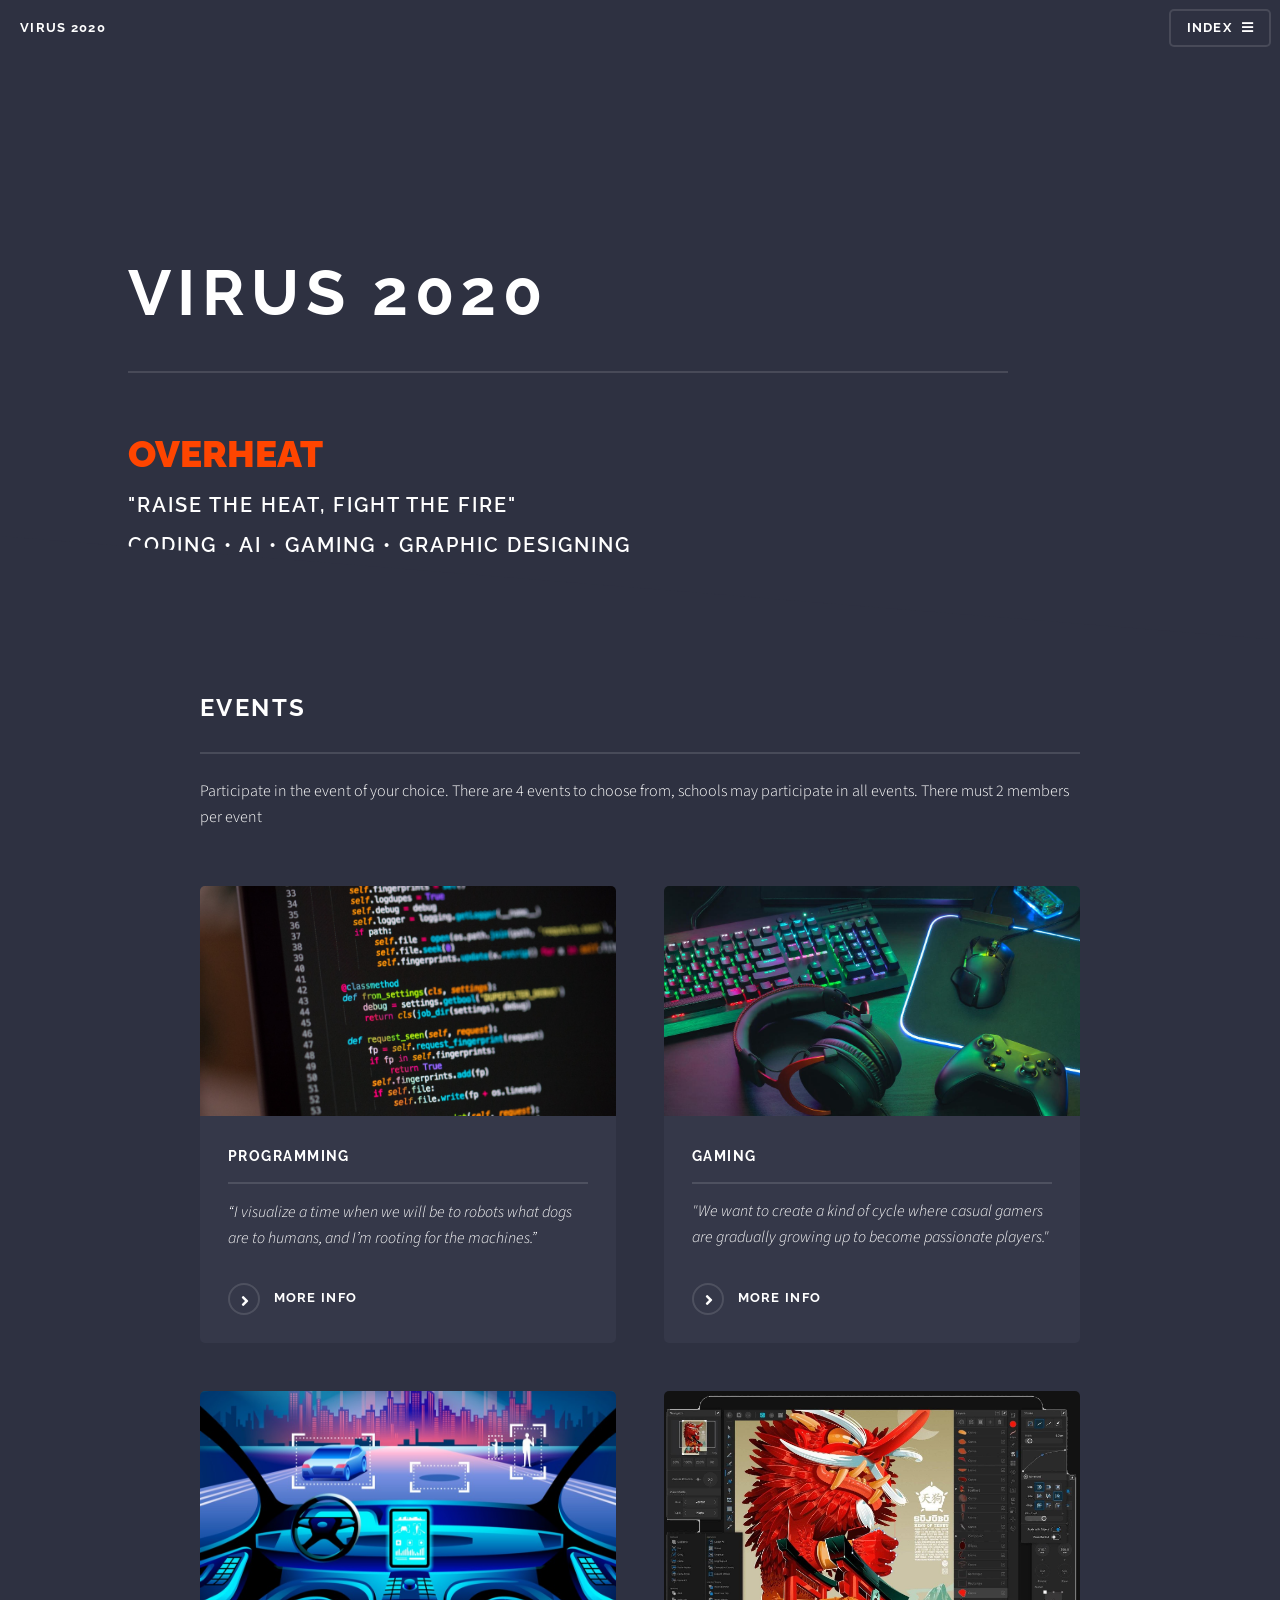
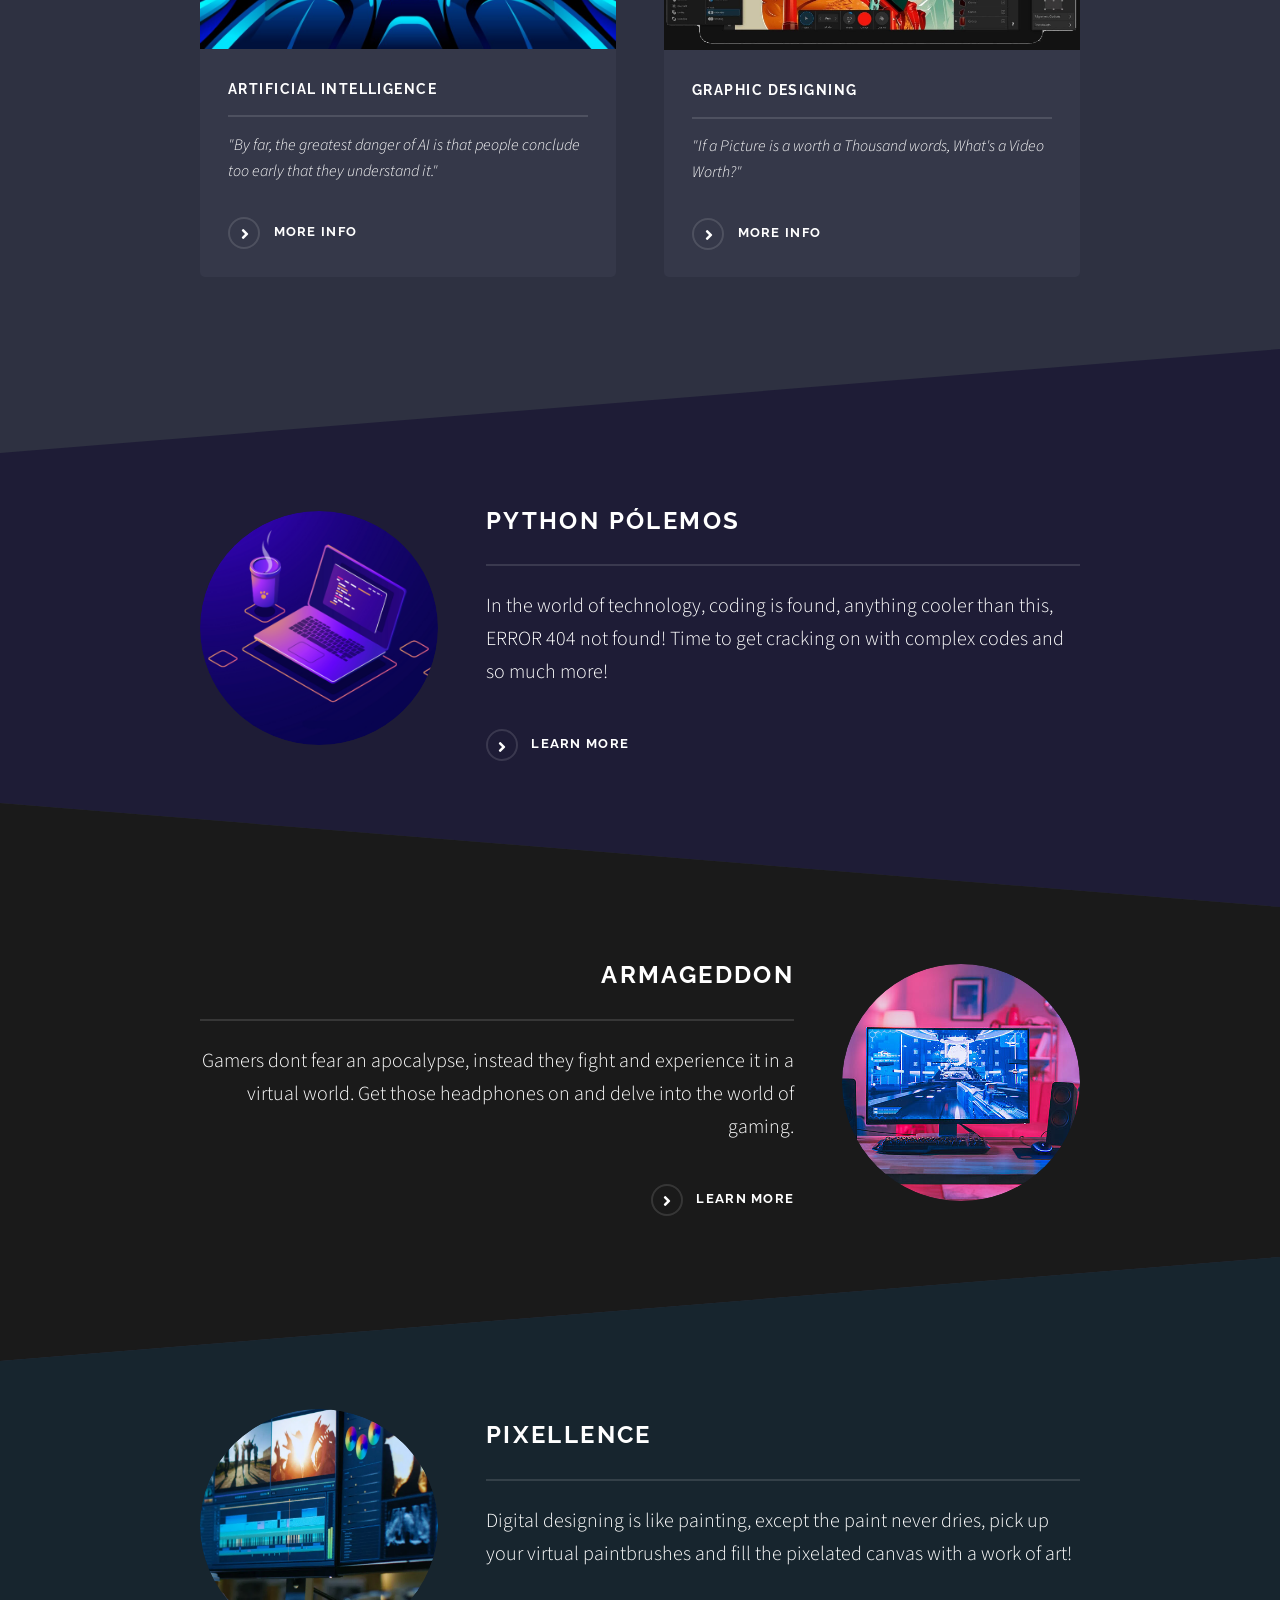
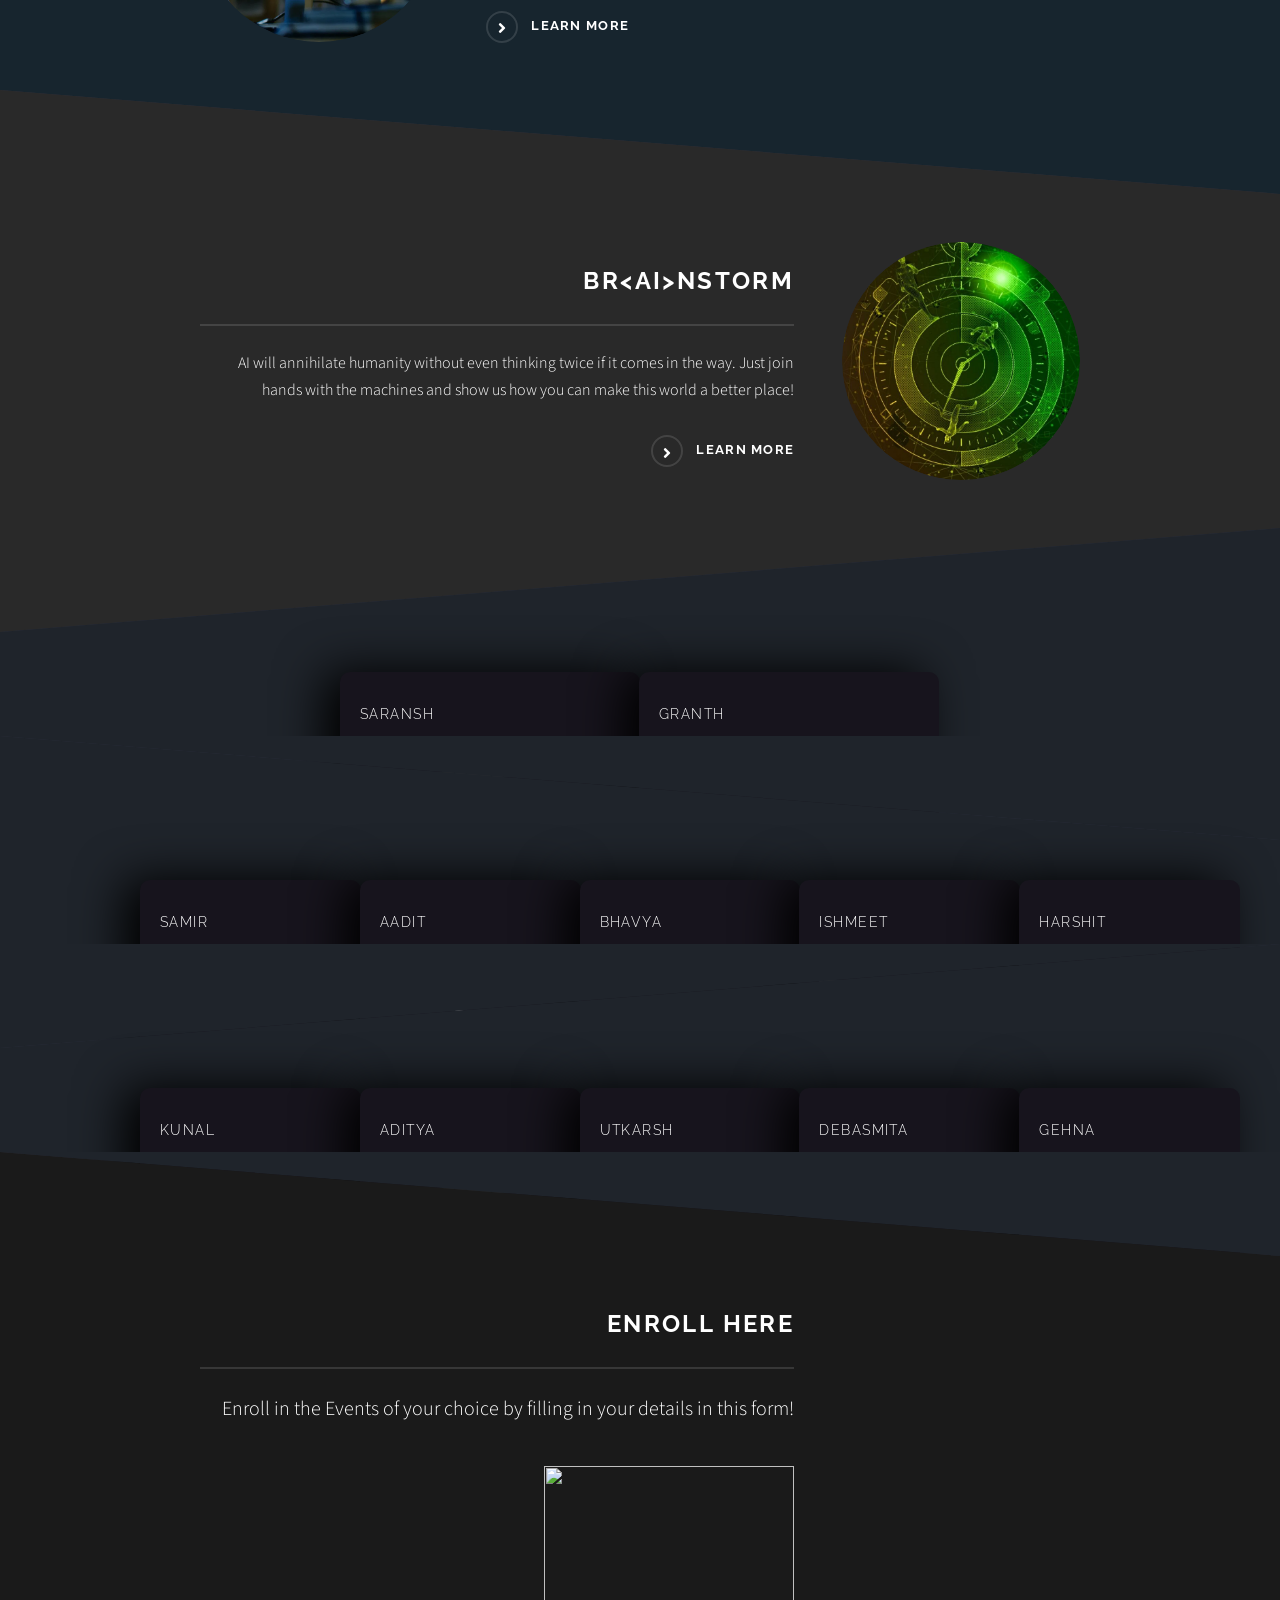
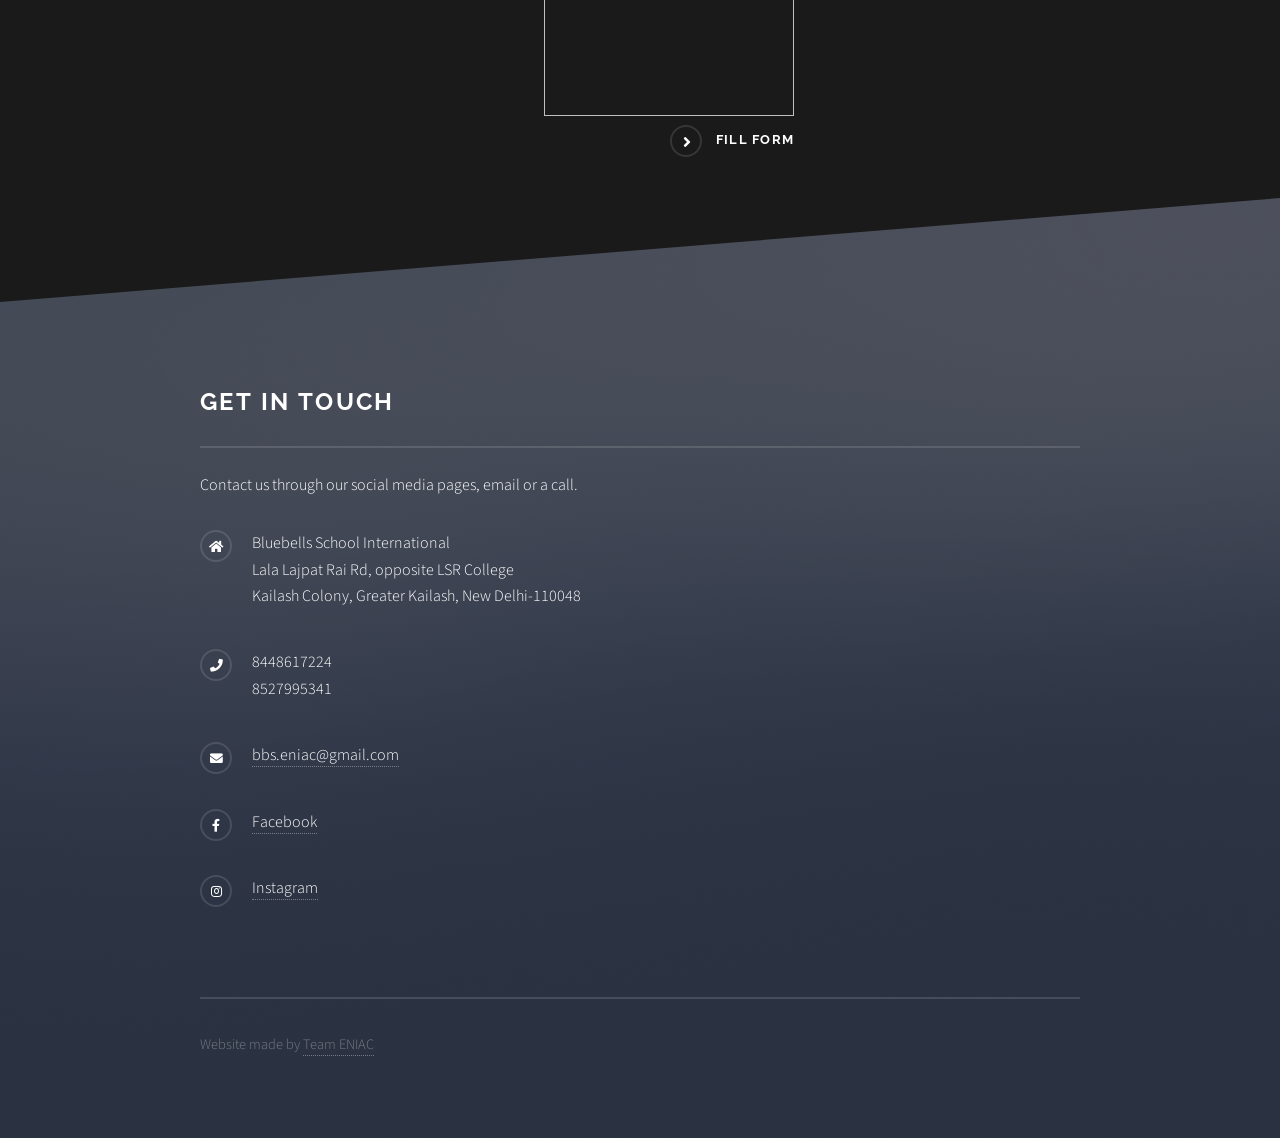
==== commit 5a852b79: "Update index.html" ====
--- a/index.html
+++ b/index.html
@@ -252,6 +252,15 @@
 											</div>
 											<img class="eniac-portrait" src="https://cdn.discordapp.com/attachments/767337073656594458/768179430023495730/unknown.png">
 										</div>
+										<div class="card">
+										  <h3 class="title">Harshit</h3>
+										  <h4 class="eniac-title">Multimedia Head</h4>
+										  <div class="bar">
+											<div class="emptybar"></div>
+											<div class="filledbar"></div>
+										  </div>
+										  <img class="eniac-portrait" src="https://media.discordapp.net/attachments/767337073656594458/767371433054830612/unknown.png?width=252&height=256">
+										</div>
 									
 
 									  </div>
@@ -285,15 +294,7 @@
 										  </div>
 										  <img class="eniac-portrait" src="https://media.discordapp.net/attachments/739058245632655420/767374414186414110/unknown.png?width=446&height=447">
 										</div>
-										<div class="card">
-										  <h3 class="title">Harshit</h3>
-										  <h4 class="eniac-title">Multimedia Head</h4>
-										  <div class="bar">
-											<div class="emptybar"></div>
-											<div class="filledbar"></div>
-										  </div>
-										  <img class="eniac-portrait" src="https://media.discordapp.net/attachments/767337073656594458/767371433054830612/unknown.png?width=252&height=256">
-										</div>
+									
 										<div class="card">
 										  <h3 class="title">Utkarsh</h3>
 										  <h4 class="eniac-title">Multimedia Head</h4>
